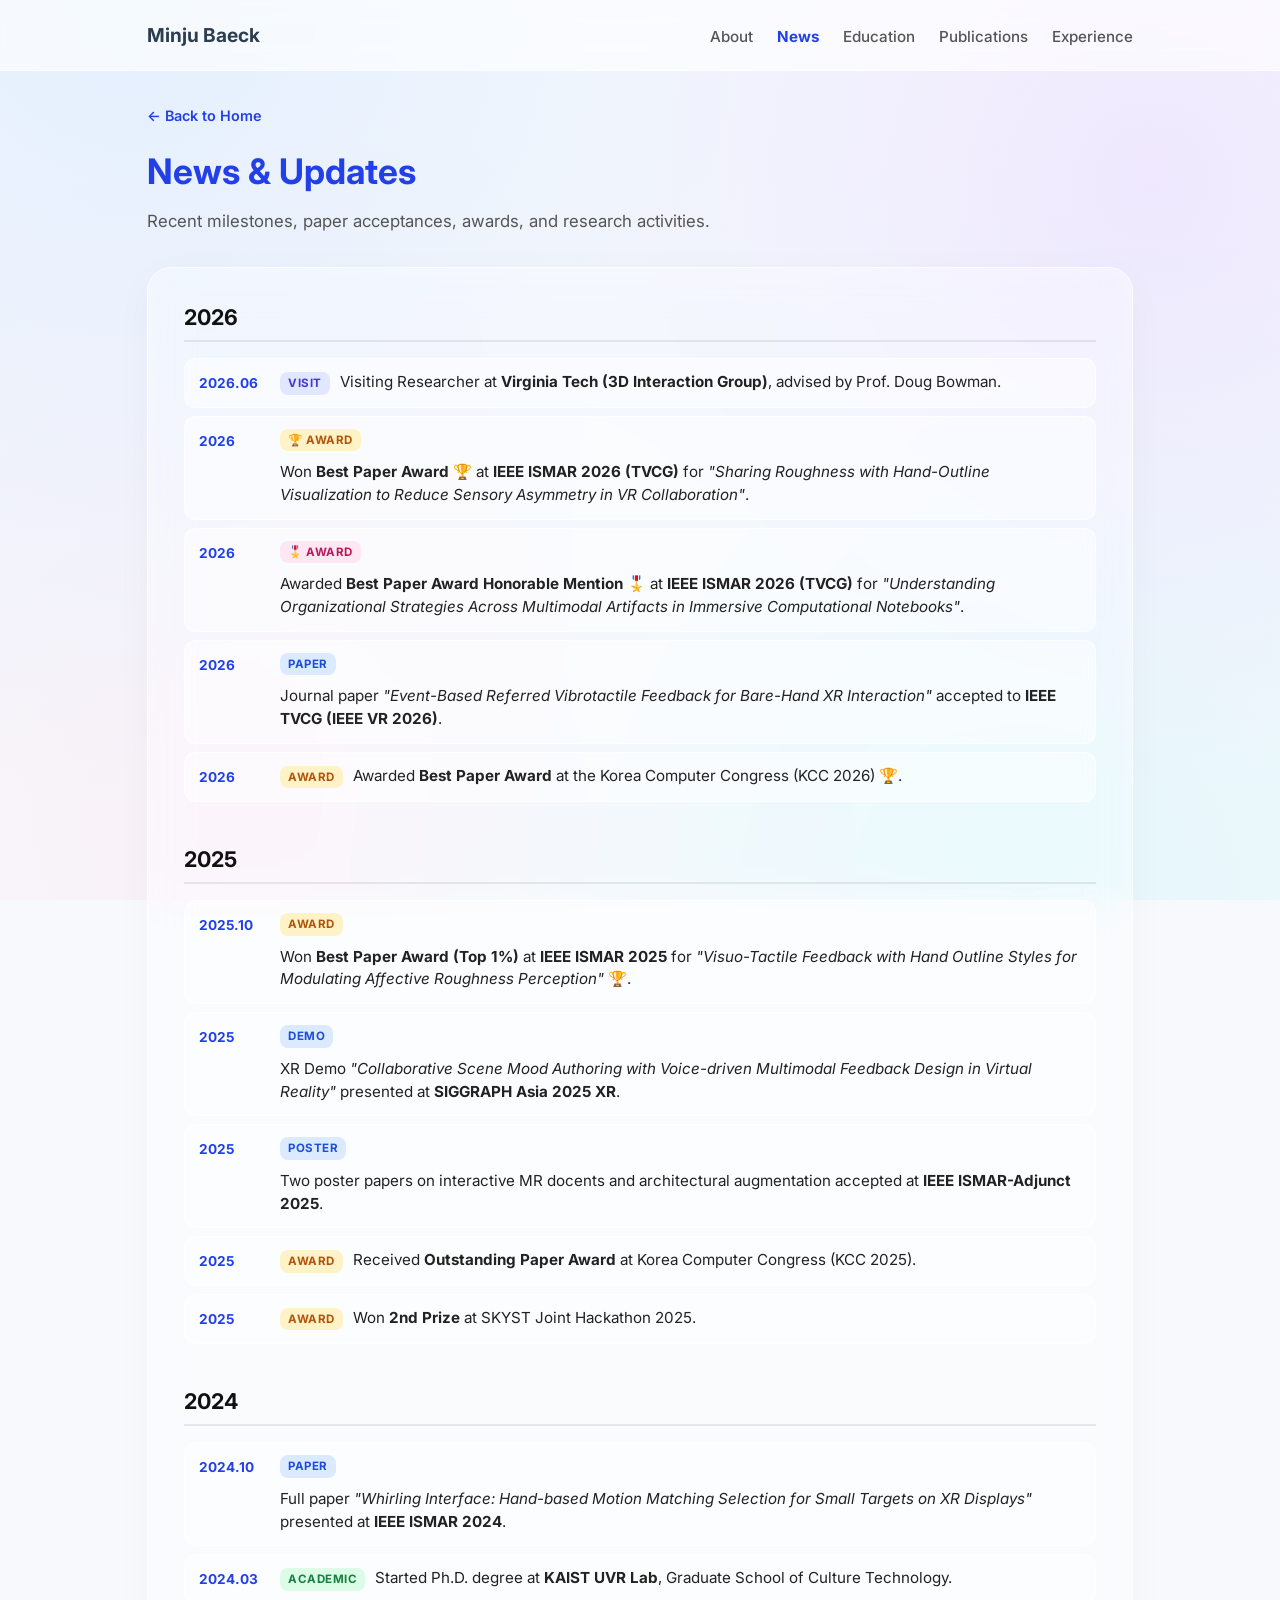
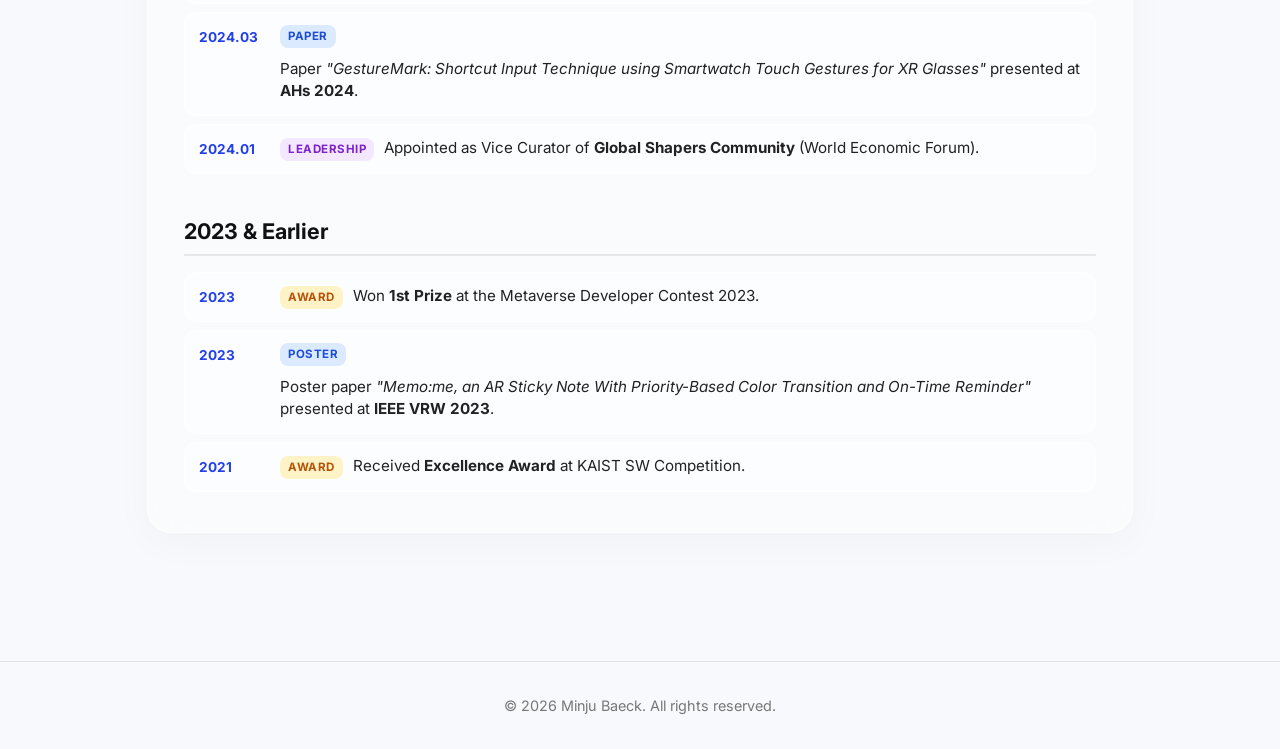
==== news.html @ c6d6bd74 "Update portfolio: modern responsive layout, news page, award badges, and concise experience" ====
<!DOCTYPE html>
<html lang="en">
<head>
    <meta charset="UTF-8">
    <meta name="viewport" content="width=device-width, initial-scale=1.0">
    <title>News &amp; Updates | Minju Baeck</title>
    <link rel="stylesheet" href="style.css">
    <!-- Fonts -->
    <link href="https://fonts.googleapis.com/css2?family=Inter:wght@300;400;600;700&display=swap" rel="stylesheet">
    <!-- FontAwesome for Icons -->
    <link rel="stylesheet" href="https://cdnjs.cloudflare.com/ajax/libs/font-awesome/6.0.0/css/all.min.css">
</head>
<body>
    <nav class="navbar">
        <div class="nav-content">
            <a href="index.html" class="nav-logo">Minju Baeck</a>
            <ul class="nav-links">
                <li><a href="index.html#about">About</a></li>
                <li><a href="news.html" style="color: var(--vibrant-blue); font-weight: 700;">News</a></li>
                <li><a href="index.html#education">Education</a></li>
                <li><a href="index.html#publications">Publications</a></li>
                <li><a href="index.html#experience">Experience</a></li>
            </ul>
        </div>
    </nav>

    <main class="container" style="padding-top: 2rem;">
        <div class="news-page-header">
            <a href="index.html" class="back-link">&larr; Back to Home</a>
            <h1 class="page-title">News &amp; Updates</h1>
            <p class="page-subtitle">Recent milestones, paper acceptances, awards, and research activities.</p>
        </div>

        <div class="card-section-container" style="padding: 32px 36px; margin-bottom: 4rem;">
            
            <!-- 2026 -->
            <div class="news-year-group">
                <h2 class="news-year-heading">2026</h2>
                <div class="news-items-list">
                    <div class="news-card">
                        <div class="news-card-date">2026.06</div>
                        <div class="news-card-content">
                            <span class="news-tag tag-visit">Visit</span>
                            <p class="news-title">Visiting Researcher at <strong>Virginia Tech (3D Interaction Group)</strong>, advised by Prof. Doug Bowman.</p>
                        </div>
                    </div>
                    <div class="news-card">
                        <div class="news-card-date">2026</div>
                        <div class="news-card-content">
                            <span class="news-tag tag-award">🏆 Award</span>
                            <p class="news-title">Won <strong>Best Paper Award 🏆</strong> at <strong>IEEE ISMAR 2026 (TVCG)</strong> for <em>"Sharing Roughness with Hand-Outline Visualization to Reduce Sensory Asymmetry in VR Collaboration"</em>.</p>
                        </div>
                    </div>
                    <div class="news-card">
                        <div class="news-card-date">2026</div>
                        <div class="news-card-content">
                            <span class="news-tag tag-award" style="background: #FCE7F3; color: #BE185D;">🎖️ Award</span>
                            <p class="news-title">Awarded <strong>Best Paper Award Honorable Mention 🎖️</strong> at <strong>IEEE ISMAR 2026 (TVCG)</strong> for <em>"Understanding Organizational Strategies Across Multimodal Artifacts in Immersive Computational Notebooks"</em>.</p>
                        </div>
                    </div>
                    <div class="news-card">
                        <div class="news-card-date">2026</div>
                        <div class="news-card-content">
                            <span class="news-tag tag-paper">Paper</span>
                            <p class="news-title">Journal paper <em>"Event-Based Referred Vibrotactile Feedback for Bare-Hand XR Interaction"</em> accepted to <strong>IEEE TVCG (IEEE VR 2026)</strong>.</p>
                        </div>
                    </div>
                    <div class="news-card">
                        <div class="news-card-date">2026</div>
                        <div class="news-card-content">
                            <span class="news-tag tag-award">Award</span>
                            <p class="news-title">Awarded <strong>Best Paper Award</strong> at the Korea Computer Congress (KCC 2026) 🏆.</p>
                        </div>
                    </div>
                </div>
            </div>

            <!-- 2025 -->
            <div class="news-year-group">
                <h2 class="news-year-heading">2025</h2>
                <div class="news-items-list">
                    <div class="news-card">
                        <div class="news-card-date">2025.10</div>
                        <div class="news-card-content">
                            <span class="news-tag tag-award">Award</span>
                            <p class="news-title">Won <strong>Best Paper Award (Top 1%)</strong> at <strong>IEEE ISMAR 2025</strong> for <em>"Visuo-Tactile Feedback with Hand Outline Styles for Modulating Affective Roughness Perception"</em> 🏆.</p>
                        </div>
                    </div>
                    <div class="news-card">
                        <div class="news-card-date">2025</div>
                        <div class="news-card-content">
                            <span class="news-tag tag-paper">Demo</span>
                            <p class="news-title">XR Demo <em>"Collaborative Scene Mood Authoring with Voice-driven Multimodal Feedback Design in Virtual Reality"</em> presented at <strong>SIGGRAPH Asia 2025 XR</strong>.</p>
                        </div>
                    </div>
                    <div class="news-card">
                        <div class="news-card-date">2025</div>
                        <div class="news-card-content">
                            <span class="news-tag tag-paper">Poster</span>
                            <p class="news-title">Two poster papers on interactive MR docents and architectural augmentation accepted at <strong>IEEE ISMAR-Adjunct 2025</strong>.</p>
                        </div>
                    </div>
                    <div class="news-card">
                        <div class="news-card-date">2025</div>
                        <div class="news-card-content">
                            <span class="news-tag tag-award">Award</span>
                            <p class="news-title">Received <strong>Outstanding Paper Award</strong> at Korea Computer Congress (KCC 2025).</p>
                        </div>
                    </div>
                    <div class="news-card">
                        <div class="news-card-date">2025</div>
                        <div class="news-card-content">
                            <span class="news-tag tag-award">Award</span>
                            <p class="news-title">Won <strong>2nd Prize</strong> at SKYST Joint Hackathon 2025.</p>
                        </div>
                    </div>
                </div>
            </div>

            <!-- 2024 -->
            <div class="news-year-group">
                <h2 class="news-year-heading">2024</h2>
                <div class="news-items-list">
                    <div class="news-card">
                        <div class="news-card-date">2024.10</div>
                        <div class="news-card-content">
                            <span class="news-tag tag-paper">Paper</span>
                            <p class="news-title">Full paper <em>"Whirling Interface: Hand-based Motion Matching Selection for Small Targets on XR Displays"</em> presented at <strong>IEEE ISMAR 2024</strong>.</p>
                        </div>
                    </div>
                    <div class="news-card">
                        <div class="news-card-date">2024.03</div>
                        <div class="news-card-content">
                            <span class="news-tag tag-academic">Academic</span>
                            <p class="news-title">Started Ph.D. degree at <strong>KAIST UVR Lab</strong>, Graduate School of Culture Technology.</p>
                        </div>
                    </div>
                    <div class="news-card">
                        <div class="news-card-date">2024.03</div>
                        <div class="news-card-content">
                            <span class="news-tag tag-paper">Paper</span>
                            <p class="news-title">Paper <em>"GestureMark: Shortcut Input Technique using Smartwatch Touch Gestures for XR Glasses"</em> presented at <strong>AHs 2024</strong>.</p>
                        </div>
                    </div>
                    <div class="news-card">
                        <div class="news-card-date">2024.01</div>
                        <div class="news-card-content">
                            <span class="news-tag tag-service">Leadership</span>
                            <p class="news-title">Appointed as Vice Curator of <strong>Global Shapers Community</strong> (World Economic Forum).</p>
                        </div>
                    </div>
                </div>
            </div>

            <!-- 2023 & Earlier -->
            <div class="news-year-group">
                <h2 class="news-year-heading">2023 &amp; Earlier</h2>
                <div class="news-items-list">
                    <div class="news-card">
                        <div class="news-card-date">2023</div>
                        <div class="news-card-content">
                            <span class="news-tag tag-award">Award</span>
                            <p class="news-title">Won <strong>1st Prize</strong> at the Metaverse Developer Contest 2023.</p>
                        </div>
                    </div>
                    <div class="news-card">
                        <div class="news-card-date">2023</div>
                        <div class="news-card-content">
                            <span class="news-tag tag-paper">Poster</span>
                            <p class="news-title">Poster paper <em>"Memo:me, an AR Sticky Note With Priority-Based Color Transition and On-Time Reminder"</em> presented at <strong>IEEE VRW 2023</strong>.</p>
                        </div>
                    </div>
                    <div class="news-card">
                        <div class="news-card-date">2021</div>
                        <div class="news-card-content">
                            <span class="news-tag tag-award">Award</span>
                            <p class="news-title">Received <strong>Excellence Award</strong> at KAIST SW Competition.</p>
                        </div>
                    </div>
                </div>
            </div>

        </div>
    </main>

    <footer>
        <p>&copy; 2026 Minju Baeck. All rights reserved.</p>
    </footer>
</body>
</html>
---- style.css ----
/* Global Styles */
:root {
    --primary-color: #2c3e50;
    --accent-color: #2340E8;
    --text-color: #333333;
    --light-gray: #f8f9fa;
    --border-color: #e1e4e8;
    --font-family: 'Inter', -apple-system, BlinkMacSystemFont, "Segoe UI", Roboto, Helvetica, Arial, sans-serif;
}

* {
    margin: 0;
    padding: 0;
    box-sizing: border-box;
}

body {
    font-family: var(--font-family);
    line-height: 1.6;
    color: var(--text-color);
    background-color: #ffffff;
}

a {
    color: var(--accent-color);
    text-decoration: none;
    transition: color 0.2s ease;
}

a:hover {
    color: #1d6fa5;
    text-decoration: underline;
}

/* Navigation */
.navbar {
    background-color: rgba(255, 255, 255, 0.95);
    border-bottom: 1px solid var(--border-color);
    position: sticky;
    top: 0;
    z-index: 100;
    padding: 1rem 0;
    backdrop-filter: blur(5px);
}

.nav-content {
    max-width: 1050px;
    margin: 0 auto;
    padding: 0 2rem;
    display: flex;
    justify-content: space-between;
    align-items: center;
}

.nav-logo {
    font-weight: 700;
    font-size: 1.2rem;
    color: var(--primary-color);
    text-decoration: none;
}

.nav-logo:hover {
    text-decoration: none;
    color: var(--accent-color);
}

.nav-links {
    list-style: none;
    display: flex;
    gap: 1.5rem;
}

.nav-links a {
    color: #555;
    font-weight: 500;
    font-size: 0.95rem;
}

.nav-links a:hover {
    color: var(--accent-color);
    text-decoration: none;
}

/* Main Container */
.container {
    max-width: 1050px;
    margin: 0 auto;
    padding: 2rem;
}

section {
    margin-bottom: 4rem;
}

h2 {
    font-size: 1.5rem;
    color: var(--primary-color);
    border-bottom: 2px solid var(--light-gray);
    padding-bottom: 0.5rem;
    margin-bottom: 1.5rem;
    display: flex;
    align-items: center;
    gap: 0.5rem;
}

/* About Section */
.about-section {
    display: flex;
    align-items: center;
    gap: 3rem;
    margin-top: 2rem;
    margin-bottom: 4rem;
}

.about-text {
    flex: 1;
}

.about-text h1 {
    font-size: 2.5rem;
    color: var(--primary-color);
    margin-bottom: 0.2rem;
}

.subtitle {
    font-size: 1.2rem;
    color: #666;
    font-weight: 400;
    margin-bottom: 1.5rem;
    border-bottom: none;
    padding-bottom: 0;
}

.about-text p {
    margin-bottom: 1rem;
    font-size: 1.05rem;
}

.social-links {
    margin-top: 1.5rem;
    display: flex;
    gap: 1.2rem;
}

.social-links a {
    display: inline-flex;
    align-items: center;
    gap: 0.4rem;
    color: #555;
    font-weight: 500;
    padding: 0.4rem 0.8rem;
    border: 1px solid var(--border-color);
    border-radius: 5px;
    background-color: var(--light-gray);
    transition: all 0.2s;
}

.social-links a:hover {
    background-color: white;
    border-color: var(--accent-color);
    color: var(--accent-color);
    text-decoration: none;
}

.about-image {
    flex-shrink: 0;
}

.profile-photo {
    width: 200px;
    height: 200px;
    border-radius: 50%;
    object-fit: cover;
    box-shadow: 0 4px 10px rgba(0,0,0,0.1);
}

/* Shared Item Styles (Education, Experience) */
.item {
    margin-bottom: 1.5rem;
}

.item-header {
    display: flex;
    justify-content: space-between;
    align-items: baseline;
    margin-bottom: 0.3rem;
}

.item-header h3 {
    font-size: 1.1rem;
    color: #222;
}

.date {
    font-size: 0.9rem;
    color: #777;
    white-space: nowrap;
}

.detail {
    font-size: 0.95rem;
    color: #555;
    font-style: italic;
}

ul {
    margin-left: 1.2rem;
    margin-top: 0.5rem;
}

li {
    margin-bottom: 0.3rem;
}

.more-link {
    font-weight: 600;
}

/* Awards */
.awards-list {
    list-style: none;
    margin-left: 0;
}

.awards-list li {
    display: grid;
    grid-template-columns: 280px 1fr auto;
    gap: 15px;
    align-items: center;
    padding: 1rem 0;
    border-bottom: 1px solid var(--light-gray);
}
.award-title {
    color: #111;
}
.award-event {
    color: #444;
}

.awards-list li:last-child {
    border-bottom: none;
}

/* Footer */
footer {
    text-align: center;
    padding: 2rem;
    color: #777;
    font-size: 0.9rem;
    border-top: 1px solid var(--border-color);
    margin-top: 2rem;
}

/* Responsive Design */
@media (max-width: 768px) {
    .about-section {
        flex-direction: column-reverse;
        text-align: center;
    }
    
    .social-links {
        justify-content: center;
        flex-wrap: wrap;
    }
    
    .item-header {
        flex-direction: column;
    }
    
    
    .awards-list li {
        display: flex;
        flex-direction: column;
        align-items: flex-start;
        gap: 0.4rem;
    }
}

/* Publication Filters */
.pub-filters {
    display: flex;
    gap: 10px;
    margin-bottom: 15px;
    flex-wrap: wrap;
}

.filter-btn {
    padding: 6px 16px;
    border: 1px solid var(--accent-color);
    background-color: transparent;
    color: var(--accent-color);
    border-radius: 20px;
    cursor: pointer;
    font-size: 0.9rem;
    font-weight: 500;
    transition: all 0.2s ease;
}

.filter-btn.active, .filter-btn:hover {
    background-color: var(--accent-color);
    color: white;
}

/* Publication Layout */
.pub-list {
    display: flex;
    flex-direction: column;
    gap: 25px;
}

.publication {
    display: flex;
    gap: 15px;
    align-items: flex-start;
    border-bottom: 1px solid var(--light-gray);
    padding-bottom: 20px;
}

.publication:last-child {
    border-bottom: none;
}

.pub-media {
    width: 200px;
    flex-shrink: 0;
}

.media-placeholder {
    width: 100%;
    aspect-ratio: 16 / 9;
    background-color: #eaeaea;
    border-radius: 8px;
    display: flex;
    align-items: center;
    justify-content: center;
    color: #999;
    font-size: 0.85rem;
    overflow: hidden;
    box-shadow: 0 2px 5px rgba(0,0,0,0.05);
}

.pub-media img, .pub-media video {
    width: 100%;
    height: 100%;
    object-fit: cover;
    border-radius: 8px;
}

.pub-content {
    flex: 1;
    display: flex;
    flex-direction: column;
    justify-content: center;
}

.pub-year {
    font-size: 0.85rem;
    font-weight: 700;
    color: var(--accent-color);
    margin-bottom: 3px;
    display: flex;
    align-items: center;
}

.pub-title {
    font-size: 1.05rem;
    font-weight: 600;
    color: #222;
    margin-bottom: 5px;
    line-height: 1.4;
}

.pub-authors {
    font-size: 0.9rem;
    color: #555;
    margin-bottom: 4px;
}

.pub-venue {
    font-size: 0.85rem;
    color: #777;
    font-style: italic;
}

@media (max-width: 768px) {
    .publication {
        flex-direction: column;
        gap: 15px;
    }
    .pub-media {
        width: 100%;
        max-width: 300px;
    }
}

/* Section Title Row for inline links */
.section-title-row {
    display: flex;
    justify-content: space-between;
    align-items: baseline;
    border-bottom: 2px solid var(--light-gray);
    margin-bottom: 1.5rem;
    padding-bottom: 0.5rem;
}

h2.no-border {
    border-bottom: none;
    margin-bottom: 0;
    padding-bottom: 0;
}

.scholar-link {
    font-size: 0.9rem;
    font-weight: 600;
}

@media (max-width: 768px) {
    .section-title-row {
        flex-direction: column;
        align-items: flex-start;
        gap: 10px;
    }
}

/* Fun Projects Gallery */
.gallery-grid {
    display: grid;
    grid-template-columns: repeat(auto-fill, minmax(200px, 1fr));
    gap: 15px;
    margin-top: 20px;
}

.gallery-card {
    position: relative;
    border-radius: 8px;
    overflow: hidden;
    cursor: pointer;
    box-shadow: 0 4px 10px rgba(0,0,0,0.1);
    transition: transform 0.3s ease;
}

.gallery-card:hover {
    transform: translateY(-5px);
    box-shadow: 0 6px 15px rgba(0,0,0,0.15);
}

.gallery-card img {
    width: 100%;
    height: auto;
    min-height: 100%;
    object-fit: cover;
    display: block;
}

.card-overlay {
    position: absolute;
    bottom: 0;
    left: 0;
    right: 0;
    background: linear-gradient(transparent, rgba(0,0,0,0.85));
    color: white;
    padding: 15px;
    padding-top: 30px;
    transform: translateY(10px);
    opacity: 0;
    transition: all 0.3s ease;
}

.gallery-card:hover .card-overlay {
    transform: translateY(0);
    opacity: 1;
}

.card-overlay h3 {
    margin: 0;
    font-size: 1.05rem;
    color: #fff;
    border-bottom: none;
}

/* Modal styling */
.modal {
    display: none; 
    position: fixed; 
    z-index: 1000; 
    left: 0;
    top: 0;
    width: 100%; 
    height: 100%; 
    background-color: rgba(0,0,0,0.8);
    align-items: center;
    justify-content: center;
    opacity: 0;
    transition: opacity 0.3s ease;
}

.modal.show {
    display: flex;
    opacity: 1;
}

.modal-content {
    background-color: #fff;
    padding: 25px;
    border-radius: 12px;
    max-width: 650px;
    width: 90%;
    position: relative;
    animation: scaleUp 0.3s ease;
}

@keyframes scaleUp {
    from { transform: scale(0.95); }
    to { transform: scale(1); }
}

.close-btn {
    position: absolute;
    top: 15px;
    right: 20px;
    color: #aaa;
    font-size: 28px;
    font-weight: bold;
    cursor: pointer;
    line-height: 1;
}

.close-btn:hover {
    color: #333;
}

#modal-img {
    width: 100%;
    border-radius: 8px;
    margin-bottom: 15px;
    max-height: 400px;
    object-fit: cover;
    background-color: var(--light-gray);
}

#modal-title {
    color: var(--primary-color);
    margin-bottom: 10px;
    font-size: 1.4rem;
    border-bottom: none;
}

#modal-desc {
    color: #444;
    font-size: 1.05rem;
    line-height: 1.5;
}

/* Selected Works */
.works-grid {
    display: grid;
    grid-template-columns: repeat(3, 1fr);
    gap: 25px;
    margin-bottom: 3rem;
}

.work-card {
    background: #ffffff;
    border-radius: 28px;
    padding: 16px;
    display: flex;
    flex-direction: column;
    text-decoration: none;
    color: inherit;
    box-shadow: 0 10px 30px rgba(0,0,0,0.06);
    transition: transform 0.3s cubic-bezier(0.175, 0.885, 0.32, 1.275), box-shadow 0.3s ease;
    border: 1px solid rgba(0,0,0,0.03);
}

.work-card:hover {
    transform: translateY(-6px) scale(1.02);
    box-shadow: 0 20px 40px rgba(0,0,0,0.1);
}

.work-img {
    width: 100%;
    border-radius: 20px;
    overflow: hidden;
    position: relative;
    background: #f8f9fa;
    margin-bottom: 16px;
    box-shadow: inset 0 0 0 1px rgba(0,0,0,0.03);
}

.work-img img, .work-img video {
    width: 100%;
    height: auto;
    object-fit: cover;
    display: block;
    transition: transform 0.4s ease;
}

.work-card:hover .work-img img,
.work-card:hover .work-img video {
    transform: scale(1.05);
}

.work-info {
    padding: 4px 8px 8px 8px;
    display: flex;
    flex-direction: column;
    gap: 6px;
}

.work-info h3 {
    font-size: 1.15rem;
    font-weight: 700;
    color: #1a202c;
    margin: 0;
    letter-spacing: -0.3px;
}

.work-question {
    font-size: 0.9rem;
    color: #4a5568;
    margin: 0 0 12px 0;
    line-height: 1.4;
}

.work-tags {
    font-size: 0.75rem;
    font-weight: 600;
    color: #718096;
    margin: 0;
    display: flex;
    align-items: center;
    gap: 6px;
}

.work-tags::before {
    content: '';
    display: inline-block;
    width: 8px;
    height: 8px;
    background-color: #48bb78;
    border-radius: 50%;
    box-shadow: 0 0 6px rgba(72, 187, 120, 0.6);
}

@media (max-width: 768px) {
    .works-grid {
        grid-template-columns: 1fr;
    }
}

:root {
    --slider-pos: 0%;
}

/* Interactive Timeline with Slider */
.timeline-container {
    display: flex;
    gap: 40px;
    margin: 40px 0;
    align-items: flex-start;
}

.timeline-nav.slider-mode {
    position: relative;
    display: flex;
    flex-direction: column;
    justify-content: space-between;
    padding: 0;
    width: 170px;
    flex-shrink: 0;
    height: 320px;
    margin-top: 20px;
}

.slider-track {
    position: absolute;
    right: 0px;
    top: 20px;
    bottom: 20px;
    width: 14px;
    background: #e9ecef;
    border-radius: 10px;
    box-shadow: inset 0 2px 4px rgba(0,0,0,0.1);
    z-index: 1;
}

.slider-fill {
    position: absolute;
    top: 0;
    left: 0;
    width: 100%;
    background: #111;
    border-radius: 10px;
    height: var(--slider-pos);
    transition: height 0.4s cubic-bezier(0.25, 1, 0.5, 1);
}

.slider-thumb {
    position: absolute;
    top: var(--slider-pos);
    left: 50%;
    transform: translate(-50%, -50%);
    width: 28px;
    height: 28px;
    background: #111;
    border-radius: 50%;
    box-shadow: 0 3px 6px rgba(0,0,0,0.3);
    display: flex;
    align-items: center;
    justify-content: center;
    transition: top 0.4s cubic-bezier(0.25, 1, 0.5, 1);
    z-index: 2;
}

.thumb-inner {
    width: 8px;
    height: 8px;
    background: #fff;
    border-radius: 50%;
}

.nav-item {
    display: flex;
    align-items: center;
    justify-content: flex-start;
    height: 40px;
    padding-right: 25px;
    cursor: pointer;
    z-index: 3;
}

.nav-item .nav-text {
    font-size: 1.25rem;
    font-weight: 700;
    line-height: 1.2;
    color: #adb5bd;
    transition: 0.3s;
}

.nav-item.active .nav-text {
    color: #111;
    transform: scale(1.05);
    transform-origin: left center;
}

.timeline-content {
    flex: 1;
    position: relative;
}

.tl-panel {
    display: none;
    animation: fadeIn 0.4s ease;
}

.tl-panel.active {
    display: block;
}

@keyframes fadeIn {
    from { opacity: 0; transform: translateY(10px); }
    to { opacity: 1; transform: translateY(0); }
}

@media (max-width: 768px) {
    .timeline-container {
        flex-direction: column;
        gap: 30px;
    }
    
    .timeline-nav.slider-mode {
        width: 100%;
        height: auto;
        flex-direction: row;
        justify-content: space-between;
        padding-bottom: 30px;
        margin-bottom: 20px;
        border-bottom: none;
        margin-top: 0;
    }
    
    .slider-track {
        right: 20px;
        left: 20px;
        top: auto;
        bottom: 5px;
        width: auto;
        height: 14px;
    }
    
    .slider-fill {
        height: 100%;
        width: var(--slider-pos);
        transition: width 0.4s cubic-bezier(0.25, 1, 0.5, 1);
    }
    
    .slider-thumb {
        top: 50%;
        left: var(--slider-pos);
        transition: left 0.4s cubic-bezier(0.25, 1, 0.5, 1);
    }

    .nav-item {
        padding-right: 0;
        justify-content: center;
        flex: 1;
        text-align: center;
    }

    .nav-item .nav-text {
        font-size: 1rem;
    }
    
    .nav-item.active .nav-text {
        transform: scale(1.05);
        transform-origin: center bottom;
    }
}

/* Timeline style inside panels */
.item.tl-layout {
    display: flex;
    gap: 15px;
    align-items: flex-start;
    margin-bottom: 15px;
}

.item-date {
    font-weight: 700;
    font-size: 1rem;
    color: #2340E8; /* distinct accent color for date */
    min-width: 145px;
    flex-shrink: 0;
    padding-top: 1px;
}

.item-content {
    flex: 1;
    max-width: 750px;
}

.item-content .item-header {
    flex-direction: column;
    margin-bottom: 2px;
}

.item-content .item-header h3 {
    font-size: 1.05rem;
    color: #111;
    margin-bottom: 0;
}

.item-content p {
    color: #333;
    font-size: 0.9rem;
    line-height: 1.4;
    margin-top: 4px;
}

.item-content p .detail,
.item-content .detail {
    font-style: italic;
    color: #666;
    font-size: 0.85rem;
    display: inline-block;
    margin-top: 2px;
}

.item-content ul {
    margin-top: 5px;
    margin-bottom: 0;
    font-size: 0.9rem;
    color: #444;
    padding-left: 20px;
}

.item-content li {
    margin-bottom: 4px;
}

@media (max-width: 768px) {
    .item.tl-layout {
        flex-direction: column;
        gap: 5px;
        margin-bottom: 15px;
    }
    
    .item-date {
        min-width: auto;
        font-size: 0.95rem;
        padding-top: 0;
    }
}

/* Publication Badges */
.pub-badge {
    display: inline-block;
    padding: 1px 7px;
    border-radius: 8px;
    font-size: 0.65rem;
    font-weight: 700;
    margin-left: 8px;
    line-height: 1.3;
}

.badge-journal {
    background-color: #e3f2fd;
    color: #1976d2;
    border: 1px solid #bbdefb;
}

.badge-conference {
    background-color: #f3e5f5;
    color: #7b1fa2;
    border: 1px solid #e1bee7;
}

.badge-poster {
    background-color: #e8f5e9;
    color: #388e3c;
    border: 1px solid #c8e6c9;
}

/* Leadership Single-line Layout */
#leadership-inner .item-content {
    display: flex;
    justify-content: space-between;
    align-items: baseline;
    max-width: 100%; /* allow full stretch for the right-aligned role */
}

#leadership-inner .item-header {
    margin-bottom: 0;
}

#leadership-inner .item-header h3 {
    margin-bottom: 0;
}

#leadership-inner p {
    margin: 0;
    margin-left: 20px;
    color: #555;
    white-space: nowrap;
    font-size: 0.95rem;
}

@media (max-width: 768px) {
    #leadership-inner .item-content {
        flex-direction: column;
        align-items: flex-start;
    }
    #leadership-inner p {
        margin-left: 0;
        margin-top: 3px;
    }
}

/* Awards Toggle System */
#awards:not(.expanded) .hidden-award {
    display: none !important;
}

/* Vision Modal Specific Styles */
.vision-modal-content {
    max-width: 900px;
    width: 90%;
    max-height: 85vh;
    padding: 0;
    overflow: hidden;
    display: flex;
    flex-direction: column;
}

.close-vision-btn {
    position: absolute;
    top: 15px;
    right: 25px;
    font-size: 28px;
    font-weight: bold;
    color: #666;
    cursor: pointer;
    z-index: 10;
}

.close-vision-btn:hover {
    color: #000;
}

.vision-modal-layout {
    display: flex;
    height: 100%;
}

.vision-modal-media {
    flex: 1;
    background: #f8f9fa;
    display: flex;
    align-items: center;
    justify-content: center;
    border-right: 1px solid #eaeaea;
}

.vision-img-placeholder {
    width: 100%;
    height: 100%;
    display: flex;
    align-items: center;
    justify-content: center;
    color: #aaa;
    font-size: 1.2rem;
    min-height: 400px;
}

.vision-modal-info {
    flex: 1.2;
    padding: 40px;
    overflow-y: auto;
    max-height: 85vh;
}

.vision-modal-info h2 {
    font-size: 1.8rem;
    margin-bottom: 10px;
    color: #111;
}

.vision-question {
    font-size: 1.1rem;
    color: #555;
    font-weight: 500;
    margin-bottom: 20px;
    line-height: 1.4;
}

.vision-sections {
    margin-top: 30px;
    display: flex;
    flex-direction: column;
    gap: 20px;
}

.v-section h5 {
    font-size: 1rem;
    color: var(--accent-color);
    margin-bottom: 8px;
    display: flex;
    align-items: center;
    gap: 8px;
}

.v-section p {
    font-size: 0.95rem;
    color: #444;
    line-height: 1.6;
    margin: 0;
}

.links-section {
    flex-direction: row !important;
    display: flex;
    gap: 15px;
    margin-top: 10px;
}

.v-link {
    display: inline-flex;
    align-items: center;
    gap: 6px;
    padding: 8px 16px;
    background: #f1f3f5;
    color: #333;
    border-radius: 6px;
    text-decoration: none;
    font-weight: 600;
    font-size: 0.9rem;
    transition: background 0.2s;
}

.v-link:hover {
    background: #e2e6ea;
}

@media (max-width: 768px) {
    .vision-modal-layout {
        flex-direction: column;
    }
    .vision-modal-media {
        min-height: 250px;
    }
    .vision-modal-info {
        padding: 25px;
    }
}

/* Clean Awards Category Label */
.award-category-clean {
    margin-bottom: 25px;
}

.cat-label {
    font-size: 0.8rem;
    font-weight: 700;
    color: #999;
    text-transform: uppercase;
    letter-spacing: 1px;
    margin-bottom: 10px;
    margin-top: 10px;
    padding-left: 5px;
}

.social-links {
    display: flex;
    flex-wrap: wrap;
    gap: 10px;
    justify-content: center;
    margin-top: 10px;
    width: 100%;
}

.social-links a {
    display: inline-flex;
    align-items: center;
    gap: 8px;
    background: #f8f9fa;
    color: #4a5568;
    text-decoration: none;
    font-weight: 600;
    font-size: 0.9rem;
    padding: 8px 14px;
    border-radius: 6px;
    border: 1px solid #e2e8f0;
    transition: all 0.2s ease;
}

.social-links a:hover {
    background: #edf2f7;
    border-color: #cbd5e0;
    color: #2d3748;
}

/* Force about-image to be flex column for social links */
.about-section .about-image {
    display: flex;
    flex-direction: column;
    align-items: center;
    gap: 15px;
}

/* Make icon-only buttons perfectly square */
.social-links a:not(.cv-link) {
    padding: 10px;
    width: 40px;
    height: 40px;
    display: inline-flex;
    justify-content: center;
    align-items: center;
    border-radius: 8px;
}

.social-links a.cv-link {
    padding: 10px 18px;
    height: 40px;
    border-radius: 8px;
}

/* Publication Links */
.pub-link {
    color: inherit;
    text-decoration: none;
    transition: color 0.2s ease;
}

.pub-link:hover {
    color: var(--accent-color);
    text-decoration: underline;
}

/* Remove background boxes from social icons */
.social-links a, .social-links a:not(.cv-link), .social-links a.cv-link {
    background: transparent !important;
    background-color: transparent !important;
    border: none !important;
}
.social-links a:hover {
    background: transparent !important;
    background-color: transparent !important;
    opacity: 0.7;
}

/* Push the overlay up slightly to accommodate the year text in Fun Projects */
#fun .card-overlay {
    bottom: 30px;
}

/* Override social links for larger icons and smaller gaps */
.social-links {
    gap: 8px !important;
}
.social-links a, .social-links a:not(.cv-link), .social-links a.cv-link {
    padding: 0 !important;
    width: auto !important;
    height: auto !important;
}

/* Override awards-list li for single line compact layout */
.awards-list li {
    display: block !important;
    padding: 0.25rem 0 !important;
    font-size: 0.95rem;
    color: #444;
}

/* Align Skills list columns */
#skills-inner .item-date {
    min-width: 200px;
}

/* Card Section Layout */
.card-section-container {
    border: 1px solid #eaeaea;
    border-radius: 24px;
    padding: 24px 28px;
    background: #ffffff;
    margin-bottom: 3rem;
}
.card-section-header {
    display: flex;
    justify-content: space-between;
    align-items: center;
    margin-bottom: 16px;
}
.card-section-title {
    font-size: 24px !important;
    font-weight: 700 !important;
    color: #111 !important;
    margin: 0 !important;
    border: none !important;
    padding-bottom: 0 !important;
}
.more-btn {
    background: none;
    border: none;
    color: #888;
    font-size: 14px;
    cursor: pointer;
    padding: 6px 10px;
    border-radius: 6px;
    transition: background 0.2s, color 0.2s;
}
.more-btn:hover {
    background: #f0f0f0;
    color: #333;
}
.card-grid {
    display: grid;
    grid-template-columns: repeat(auto-fill, minmax(200px, 1fr));
    gap: 14px;
}
.info-card {
    background: #F7F7F7;
    border-radius: 16px;
    padding: 16px 18px;
    display: flex;
    flex-direction: column;
    align-items: flex-start;
}
.info-card-icon {
    margin-bottom: 10px;
    display: flex;
    align-items: center;
    justify-content: center;
}
.info-card-icon svg {
    width: 22px !important;
    height: 22px !important;
}
.info-card-org {
    font-size: 15px;
    font-weight: 700;
    color: #111;
    margin: 0 0 3px 0;
    line-height: 1.3;
}
.info-card-role {
    font-size: 13px;
    font-weight: 400;
    color: #555;
    margin: 0 0 10px 0;
}
.info-card-date {
    font-size: 13px !important;
    font-weight: 700 !important;
    color: #2340E8 !important;
    margin: 0;
    margin-top: auto;
}
.hidden-card {
    display: none !important;
}
.hidden-card.show {
    display: flex !important;
}

/* Horizontal Scroll Grid */
.horizontal-scroll-grid {
    display: flex !important;
    flex-wrap: nowrap !important;
    overflow-x: auto;
    padding-bottom: 12px;
    -webkit-overflow-scrolling: touch;
    scroll-snap-type: x mandatory;
}
.horizontal-scroll-grid::-webkit-scrollbar {
    height: 6px;
}
.horizontal-scroll-grid::-webkit-scrollbar-track {
    background: #f7f7f7;
    border-radius: 4px;
}
.horizontal-scroll-grid::-webkit-scrollbar-thumb {
    background: #ddd;
    border-radius: 4px;
}
.horizontal-scroll-grid::-webkit-scrollbar-thumb:hover {
    background: #ccc;
}
.horizontal-scroll-grid .info-card {
    flex: 0 0 165px;
    scroll-snap-align: start;
}


/* Dreamy Card Section Container */
.card-section-container {
    background-color: #f7f9fc;
    background-image: 
        radial-gradient(circle at 10% 0%, rgba(220, 235, 255, 0.6) 0%, transparent 50%),
        radial-gradient(circle at 90% 20%, rgba(235, 225, 255, 0.6) 0%, transparent 40%),
        radial-gradient(circle at 80% 100%, rgba(215, 245, 250, 0.5) 0%, transparent 50%),
        radial-gradient(circle at 20% 90%, rgba(250, 235, 245, 0.5) 0%, transparent 50%);
    border: 1px solid rgba(255, 255, 255, 0.9);
    box-shadow: 0 10px 40px rgba(0, 0, 0, 0.04), inset 0 0 20px rgba(255, 255, 255, 0.5);
    border-radius: 24px;
    padding: 24px 28px;
    margin-bottom: 3rem;
}

/* Glassmorphism Cards */
.info-card {
    background: rgba(255, 255, 255, 0.55) !important;
    backdrop-filter: blur(12px) saturate(1.2);
    -webkit-backdrop-filter: blur(12px) saturate(1.2);
    border: 1px solid rgba(255, 255, 255, 0.9);
    box-shadow: 0 8px 24px rgba(31, 38, 135, 0.05);
    border-radius: 16px;
    padding: 16px 18px;
    display: flex;
    flex-direction: column;
    align-items: flex-start;
    transition: transform 0.2s ease, box-shadow 0.2s ease, background 0.2s ease;
}
.info-card:hover {
    transform: translateY(-2px);
    box-shadow: 0 12px 32px rgba(31, 38, 135, 0.08);
    background: rgba(255, 255, 255, 0.75) !important;
}

/* Update Scrollbar for dreamy background */
.horizontal-scroll-grid::-webkit-scrollbar-track {
    background: rgba(255, 255, 255, 0.4) !important;
    border-radius: 4px;
}
.horizontal-scroll-grid::-webkit-scrollbar-thumb {
    background: rgba(0, 0, 0, 0.1) !important;
    border-radius: 4px;
}
.horizontal-scroll-grid::-webkit-scrollbar-thumb:hover {
    background: rgba(0, 0, 0, 0.2) !important;
}


/* Global Dreamy Background */
body {
    background-color: #f7f9fc !important;
    background-image: 
        radial-gradient(circle at 10% 0%, rgba(220, 235, 255, 0.7) 0%, transparent 55%),
        radial-gradient(circle at 90% 20%, rgba(235, 225, 255, 0.7) 0%, transparent 45%),
        radial-gradient(circle at 80% 100%, rgba(215, 245, 250, 0.6) 0%, transparent 55%),
        radial-gradient(circle at 20% 90%, rgba(250, 235, 245, 0.6) 0%, transparent 55%) !important;
    background-attachment: fixed !important;
    background-size: cover !important;
}

/* Make Navbar Glassy */
.navbar {
    background-color: rgba(255, 255, 255, 0.65) !important;
    backdrop-filter: blur(12px) saturate(1.2) !important;
    -webkit-backdrop-filter: blur(12px) saturate(1.2) !important;
    border-bottom: 1px solid rgba(255, 255, 255, 0.5) !important;
}

/* Adjust Card Section Container */
.card-section-container {
    background: rgba(255, 255, 255, 0.3) !important;
    backdrop-filter: blur(20px) saturate(1.2) !important;
    -webkit-backdrop-filter: blur(20px) saturate(1.2) !important;
    border: 1px solid rgba(255, 255, 255, 0.6) !important;
    box-shadow: 0 10px 40px rgba(0, 0, 0, 0.03), inset 0 0 20px rgba(255, 255, 255, 0.3) !important;
}


/* Make Work Cards Glassy */
.work-card {
    background: rgba(255, 255, 255, 0.45) !important;
    backdrop-filter: blur(16px) saturate(1.2) !important;
    -webkit-backdrop-filter: blur(16px) saturate(1.2) !important;
    border: 1px solid rgba(255, 255, 255, 0.7) !important;
    box-shadow: 0 8px 32px rgba(0, 0, 0, 0.04) !important;
}

/* Make Modals Glassy too */
.modal-content {
    background: rgba(255, 255, 255, 0.65) !important;
    backdrop-filter: blur(24px) saturate(1.2) !important;
    -webkit-backdrop-filter: blur(24px) saturate(1.2) !important;
    border: 1px solid rgba(255, 255, 255, 0.8) !important;
    box-shadow: 0 12px 48px rgba(0, 0, 0, 0.1) !important;
}


/* Vibrant Blue Main Colors */
:root {
    --vibrant-blue: #2340E8;
    --soft-purple-bg: #E4E8FA;
}

h1, h2, .card-section-title, .about-text h1, .about-text h2 {
    color: var(--vibrant-blue) !important;
}

/* Skill Tags Layout */
.skill-tags {
    display: flex;
    flex-wrap: wrap;
    gap: 6px;
    margin-top: 10px;
}
.skill-tag {
    background: var(--soft-purple-bg);
    color: var(--vibrant-blue);
    padding: 4px 10px;
    border-radius: 16px;
    font-size: 11.5px;
    font-weight: 600;
    white-space: nowrap;
}


/* Two Column Layout for Edu and Exp */
.two-column-section {
    display: grid;
    grid-template-columns: 4fr 6fr;
    gap: 60px;
    margin-bottom: 3rem;
}
@media (max-width: 800px) {
    .two-column-section {
        grid-template-columns: 1fr;
        gap: 40px;
    }
}
.stacked-item {
    margin-bottom: 1.8rem;
}
.stacked-date {
    font-size: 14px;
    font-weight: 700;
    color: var(--vibrant-blue);
    margin-bottom: 2px;
}
.stacked-org {
    font-size: 16px !important;
    font-weight: 700;
    color: #111 !important;
    margin: 0 0 2px 0;
}
.stacked-role {
    font-size: 15px;
    color: #444;
    margin: 0 0 2px 0;
}
.stacked-detail {
    font-size: 14px;
    color: #777;
    margin: 0;
}
.stacked-list {
    margin: 4px 0 0 0;
    padding-left: 20px;
    font-size: 14.5px;
    color: #555;
    list-style-type: disc;
}
.stacked-list li {
    margin-bottom: 2px;
}


.stacked-date-inline {
    font-size: 14.5px;
    font-weight: 500;
    color: var(--vibrant-blue);
    margin-left: 6px;
    letter-spacing: 0.5px;
}


/* Compact Three Column Layout (Academic Services Style) */
.compact-services-section {
    padding: 0 !important;
    margin-bottom: 3.5rem;
}
.compact-three-col-grid {
    display: grid;
    grid-template-columns: repeat(3, 1fr);
    gap: 36px;
    align-items: start;
}
@media (max-width: 850px) {
    .compact-three-col-grid {
        grid-template-columns: 1fr;
        gap: 26px;
    }
}
.compact-col-title {
    font-size: 1.05rem;
    font-weight: 700;
    color: #111 !important;
    margin: 0 0 12px 0;
    padding-bottom: 8px;
    border-bottom: 1.5px solid rgba(0, 0, 0, 0.08);
}
.compact-list {
    list-style: none;
    padding: 0;
    margin: 0;
}
.compact-list-item {
    font-size: 0.88rem;
    line-height: 1.5;
    margin-bottom: 9px;
    color: #444;
}
.compact-list-item:last-child {
    margin-bottom: 0;
}
.compact-list-item strong {
    font-weight: 600;
    color: #111;
}
.compact-item-name {
    display: inline;
}
.compact-date {
    font-size: 0.82rem;
    font-weight: 700;
    color: var(--vibrant-blue);
    white-space: nowrap;
    margin-left: 6px;
}
.skill-item {
    margin-bottom: 11px;
}
.skill-detail {
    font-size: 0.82rem;
    color: #666;
    margin-top: 1px;
}

/* News Section Styles */
.news-summary-list {
    display: flex;
    flex-direction: column;
    gap: 12px;
}
.news-summary-item {
    display: flex;
    align-items: baseline;
    gap: 16px;
    font-size: 0.95rem;
    line-height: 1.55;
    padding-bottom: 12px;
    border-bottom: 1px solid rgba(0, 0, 0, 0.05);
}
.news-summary-item:last-child {
    border-bottom: none;
    padding-bottom: 0;
}
.news-summary-date {
    font-size: 0.85rem;
    font-weight: 700;
    color: var(--vibrant-blue);
    min-width: 65px;
    flex-shrink: 0;
}
.news-summary-text {
    color: #333;
}

/* News Page Specific Styles */
.news-page-header {
    margin-bottom: 2rem;
}
.back-link {
    display: inline-flex;
    align-items: center;
    gap: 6px;
    font-size: 0.9rem;
    font-weight: 600;
    color: var(--vibrant-blue);
    margin-bottom: 16px;
    text-decoration: none;
    transition: transform 0.2s ease;
}
.back-link:hover {
    transform: translateX(-3px);
}
.page-title {
    font-size: 2.2rem;
    font-weight: 700;
    color: var(--vibrant-blue);
    margin-bottom: 8px;
}
.page-subtitle {
    font-size: 1.05rem;
    color: #555;
}
.news-year-group {
    margin-bottom: 2.5rem;
}
.news-year-group:last-child {
    margin-bottom: 0;
}
.news-year-heading {
    font-size: 1.35rem;
    font-weight: 700;
    color: #111 !important;
    margin-bottom: 16px;
    padding-bottom: 6px;
    border-bottom: 2px solid rgba(0, 0, 0, 0.08);
}
.news-card {
    display: flex;
    align-items: flex-start;
    gap: 16px;
    padding: 12px 14px;
    border-radius: 12px;
    margin-bottom: 8px;
    background: rgba(255, 255, 255, 0.5);
    border: 1px solid rgba(255, 255, 255, 0.7);
    transition: background 0.2s ease, transform 0.2s ease;
}
.news-card:hover {
    background: rgba(255, 255, 255, 0.85);
    transform: translateX(4px);
}
.news-card-date {
    font-size: 0.85rem;
    font-weight: 700;
    color: var(--vibrant-blue);
    min-width: 65px;
    flex-shrink: 0;
    padding-top: 2px;
}
.news-card-content {
    flex: 1;
    display: flex;
    align-items: baseline;
    gap: 10px;
    flex-wrap: wrap;
}
.news-tag {
    font-size: 0.72rem;
    font-weight: 700;
    padding: 2px 8px;
    border-radius: 8px;
    text-transform: uppercase;
    letter-spacing: 0.5px;
    white-space: nowrap;
}
.tag-visit { background: #E0E7FF; color: #4338CA; }
.tag-paper { background: #DBEAFE; color: #1D4ED8; }
.tag-award { background: #FEF3C7; color: #B45309; }
.tag-service { background: #F3E8FF; color: #7E22CE; }
.tag-academic { background: #DCFCE7; color: #15803D; }
.news-title {
    margin: 0;
    font-size: 0.95rem;
    color: #222;
    line-height: 1.5;
}


/* Dates on Left for Compact 3-Column Items */
.compact-list-item {
    display: flex;
    align-items: baseline;
    gap: 12px;
    font-size: 0.88rem;
    line-height: 1.5;
    margin-bottom: 9px;
    color: #444;
}
.compact-list-item.skill-item {
    display: block;
    margin-bottom: 12px;
}
#leadership .compact-date {
    font-size: 0.82rem;
    font-weight: 700;
    color: var(--vibrant-blue);
    min-width: 78px;
    flex-shrink: 0;
    margin-left: 0 !important;
}
#teaching .compact-date {
    font-size: 0.82rem;
    font-weight: 700;
    color: var(--vibrant-blue);
    min-width: 24px;
    flex-shrink: 0;
    margin-left: 0 !important;
}


/* 2-Column Balanced Grid for Leadership & Skills/Teaching */
.compact-two-col-grid {
    display: grid;
    grid-template-columns: 1fr 1fr;
    gap: 48px;
    align-items: start;
}
@media (max-width: 800px) {
    .compact-two-col-grid {
        grid-template-columns: 1fr;
        gap: 32px;
    }
}
#leadership .compact-date {
    min-width: 95px !important;
}
#teaching .compact-date {
    min-width: 42px !important;
}


/* Single line for Skill Categories and Details */
.compact-list-item.skill-item {
    display: flex !important;
    align-items: baseline;
    gap: 14px;
    margin-bottom: 9px;
}
.skill-category {
    min-width: 145px;
    flex-shrink: 0;
    color: #111;
}
.skill-detail {
    font-size: 0.86rem;
    color: #555;
    margin-top: 0 !important;
}
@media (max-width: 550px) {
    .compact-list-item.skill-item {
        flex-direction: column;
        gap: 2px;
    }
    .skill-category {
        min-width: unset;
    }
}


/* Award Badges for Publications */
.badge-award-best {
    background-color: #FEF3C7 !important;
    color: #B45309 !important;
    border: 1px solid #FDE68A !important;
}
.badge-award-honorable {
    background-color: #FCE7F3 !important;
    color: #BE185D !important;
    border: 1px solid #FBCFE8 !important;
}


.stacked-desc {
    font-size: 14px;
    color: #555;
    margin: 3px 0 0 0;
    line-height: 1.45;
}


.stacked-desc-inline {
    color: #666;
    font-size: 13.5px;
    font-weight: 400;
}
.stacked-desc {
    font-size: 13.5px !important;
    color: #666 !important;
    margin: 3px 0 0 0;
    line-height: 1.45;
    font-weight: 400 !important;
}


/* Unified Date Styles for Education & Research Experience */
.stacked-date-sep {
    color: #cbd5e1;
    font-weight: 400;
    margin: 0 6px;
    font-size: 0.85rem;
}
.stacked-date-inline {
    font-size: 0.85rem !important;
    font-weight: 700 !important;
    color: var(--vibrant-blue) !important;
    letter-spacing: normal !important;
    font-family: var(--font-family) !important;
}


/* Blue titles for Leadership, Skills, and Teaching */
.compact-col-title {
    color: var(--vibrant-blue) !important;
}
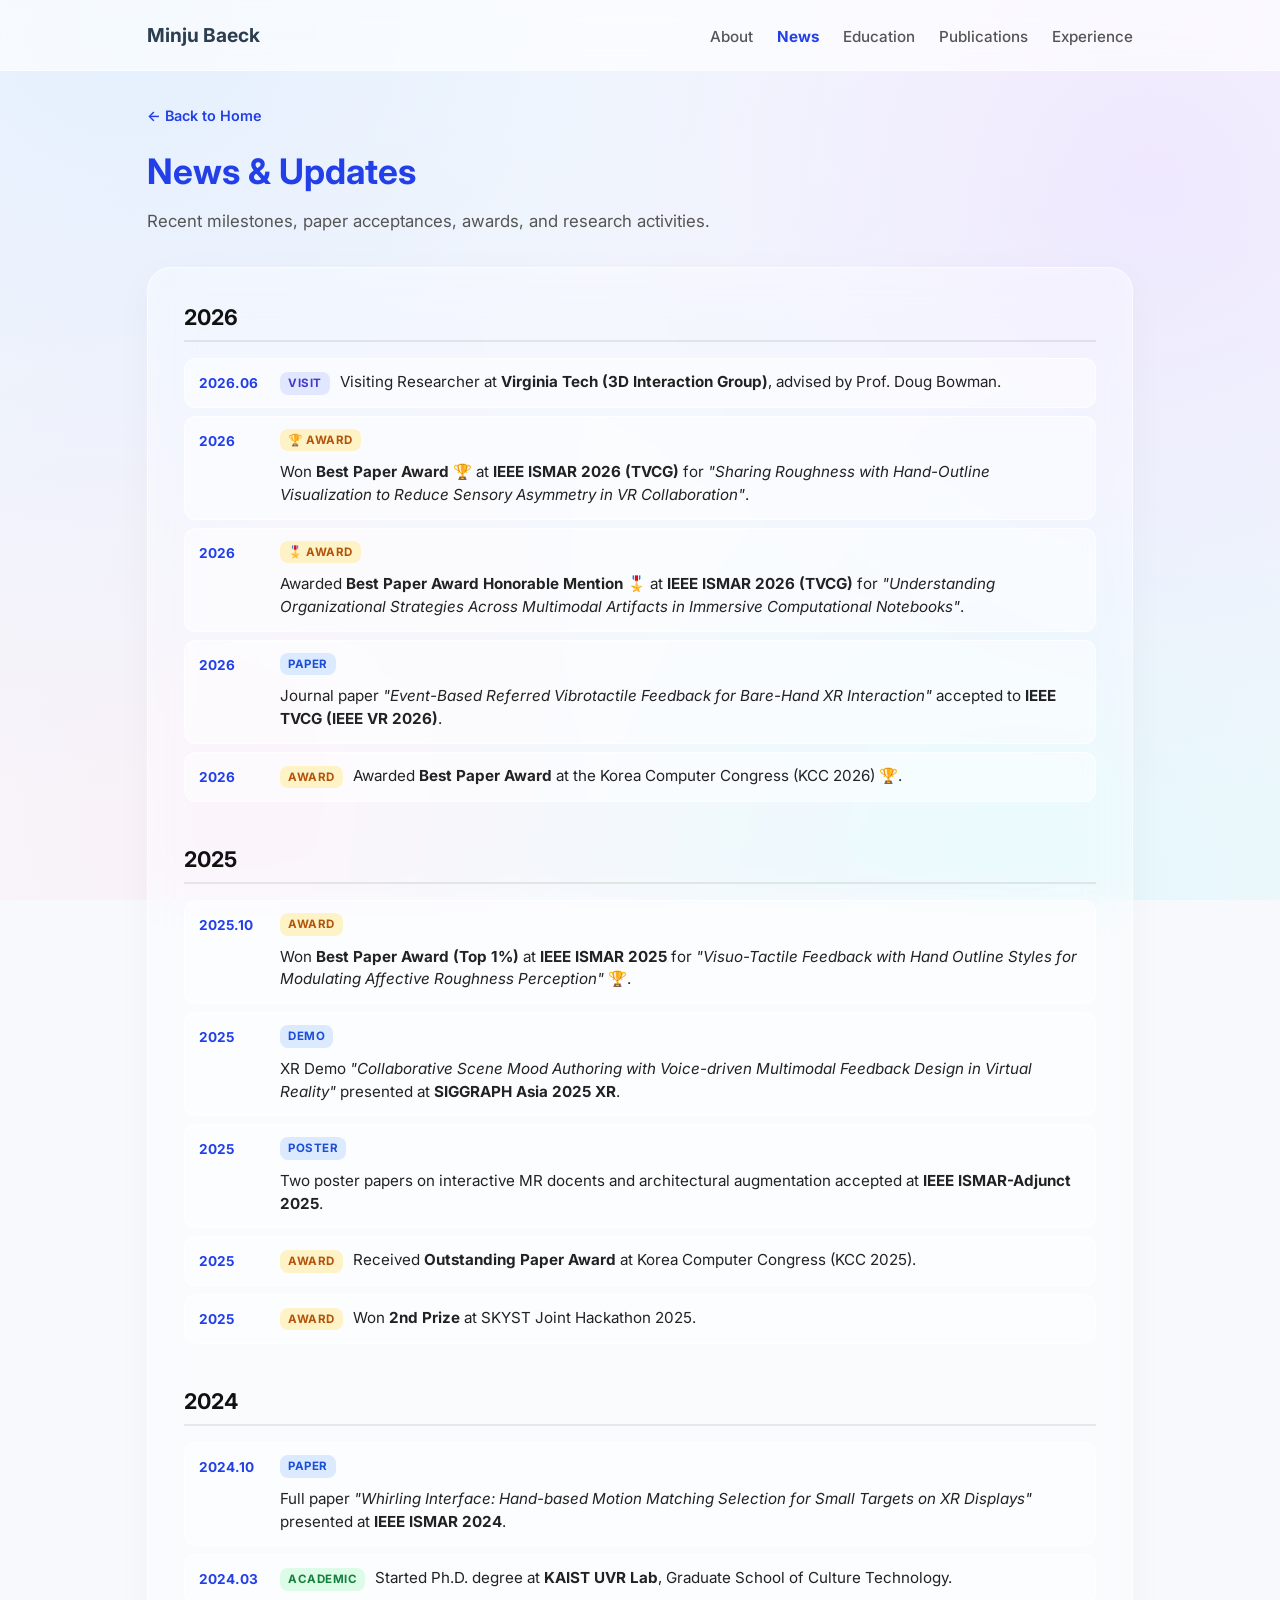
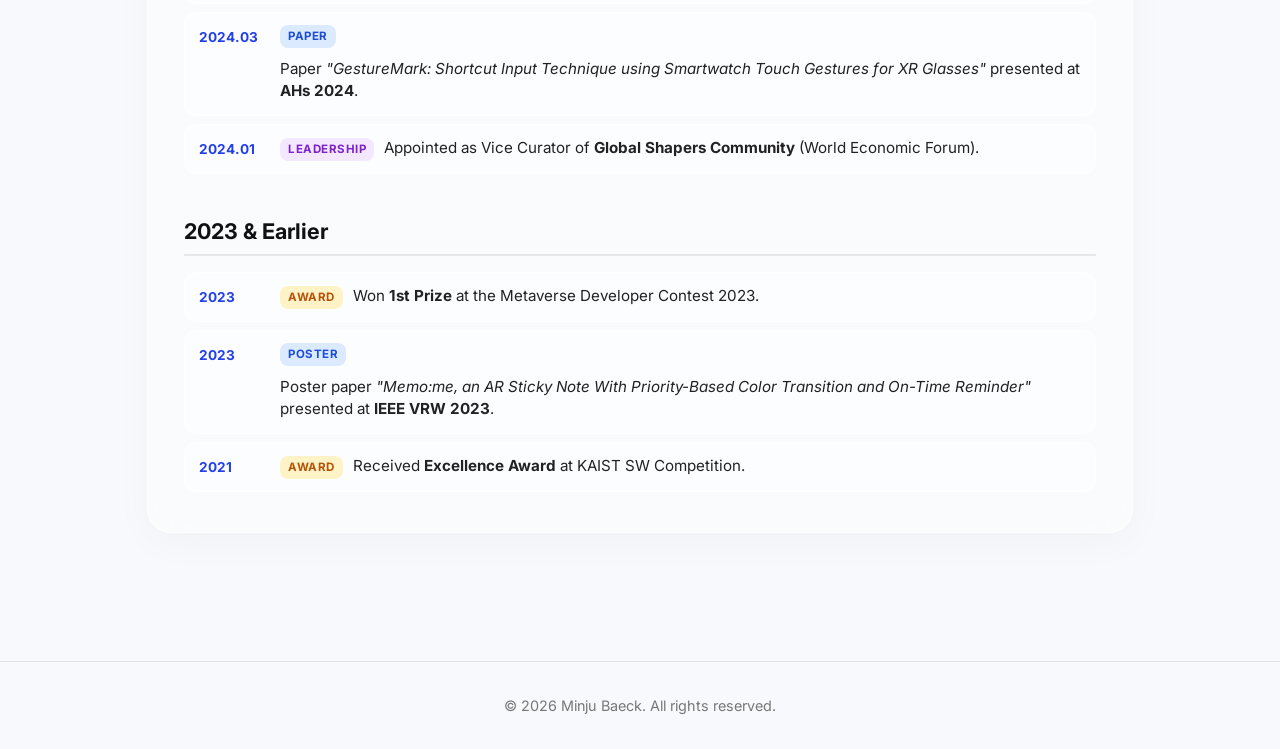
==== commit d932fedc: "Unify award badge colors to yellow for both Best Paper and Honorable Mention" ====
--- a/news.html
+++ b/news.html
@@ -54,7 +54,7 @@
                     <div class="news-card">
                         <div class="news-card-date">2026</div>
                         <div class="news-card-content">
-                            <span class="news-tag tag-award" style="background: #FCE7F3; color: #BE185D;">🎖️ Award</span>
+                            <span class="news-tag tag-award">🎖️ Award</span>
                             <p class="news-title">Awarded <strong>Best Paper Award Honorable Mention 🎖️</strong> at <strong>IEEE ISMAR 2026 (TVCG)</strong> for <em>"Understanding Organizational Strategies Across Multimodal Artifacts in Immersive Computational Notebooks"</em>.</p>
                         </div>
                     </div>
--- a/style.css
+++ b/style.css
@@ -1790,9 +1790,9 @@
     border: 1px solid #FDE68A !important;
 }
 .badge-award-honorable {
-    background-color: #FCE7F3 !important;
-    color: #BE185D !important;
-    border: 1px solid #FBCFE8 !important;
+    background-color: #FEF3C7 !important;
+    color: #B45309 !important;
+    border: 1px solid #FDE68A !important;
 }
 
 
@@ -1838,3 +1838,68 @@
 .compact-col-title {
     color: var(--vibrant-blue) !important;
 }
+
+
+/* Subgroup titles for Awards */
+.award-subgroup-title {
+    font-size: 1.05rem;
+    font-weight: 700;
+    color: var(--vibrant-blue) !important;
+    margin: 0 0 12px 0;
+    padding-bottom: 6px;
+    border-bottom: 1.5px solid rgba(0, 0, 0, 0.08);
+}
+.award-date {
+    color: var(--vibrant-blue);
+    font-weight: 700;
+    font-size: 0.85rem;
+}
+
+
+/* Category Badges for Other Awards */
+.award-cat-tag {
+    display: inline-block;
+    font-size: 0.72rem;
+    font-weight: 600;
+    padding: 1px 7px;
+    border-radius: 6px;
+    margin-left: 8px;
+    vertical-align: middle;
+    letter-spacing: 0.3px;
+}
+.cat-app {
+    background: #eff6ff;
+    color: #2563eb;
+    border: 1px solid #dbeafe;
+}
+.cat-xr {
+    background: #faf5ff;
+    color: #7c3aed;
+    border: 1px solid #f3e8ff;
+}
+.cat-hw {
+    background: #fff7ed;
+    color: #c2410c;
+    border: 1px solid #ffedd5;
+}
+.cat-inno {
+    background: #f0fdf4;
+    color: #15803d;
+    border: 1px solid #dcfce7;
+}
+
+
+/* Category Badges on Left with uniform column alignment */
+.award-cat-tag {
+    display: inline-block !important;
+    font-size: 0.72rem !important;
+    font-weight: 600 !important;
+    padding: 1px 7px !important;
+    border-radius: 6px !important;
+    margin-right: 10px !important;
+    margin-left: 0 !important;
+    min-width: 66px !important;
+    text-align: center !important;
+    vertical-align: middle !important;
+    letter-spacing: 0.3px !important;
+}
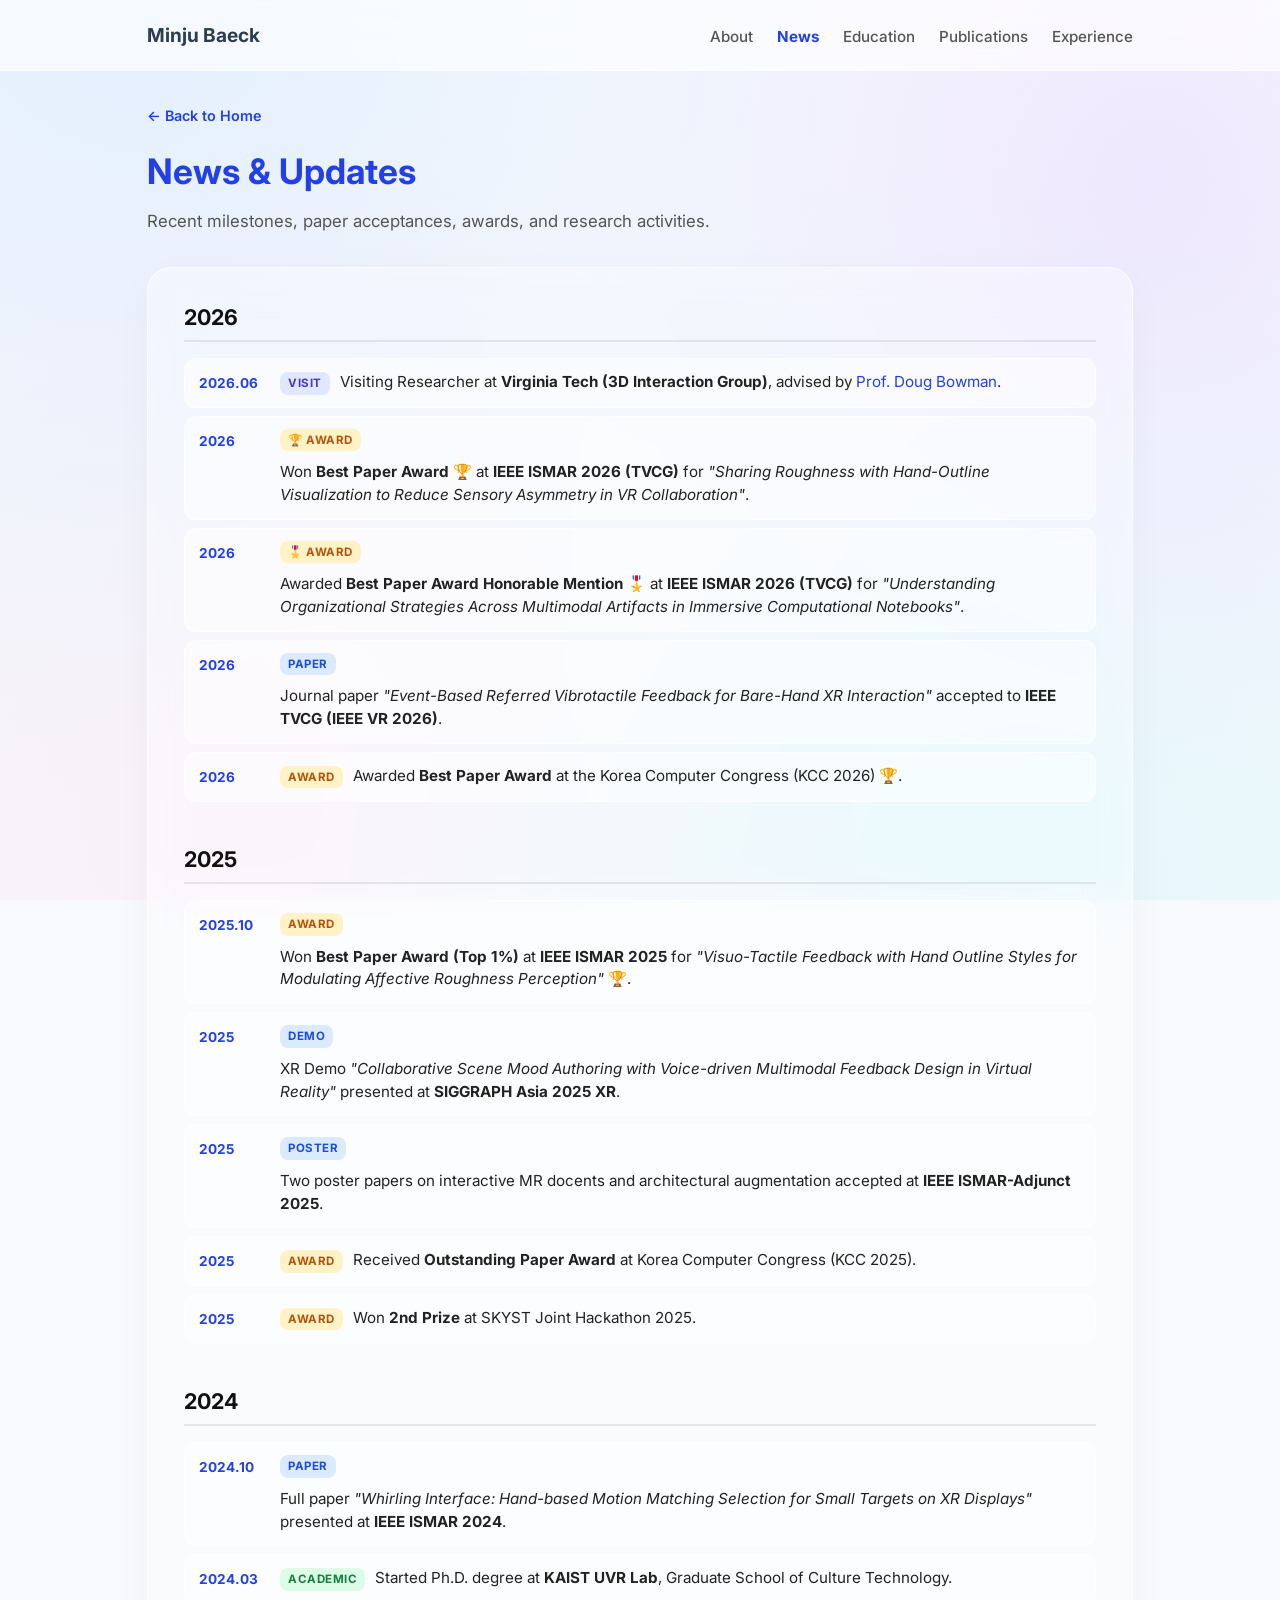
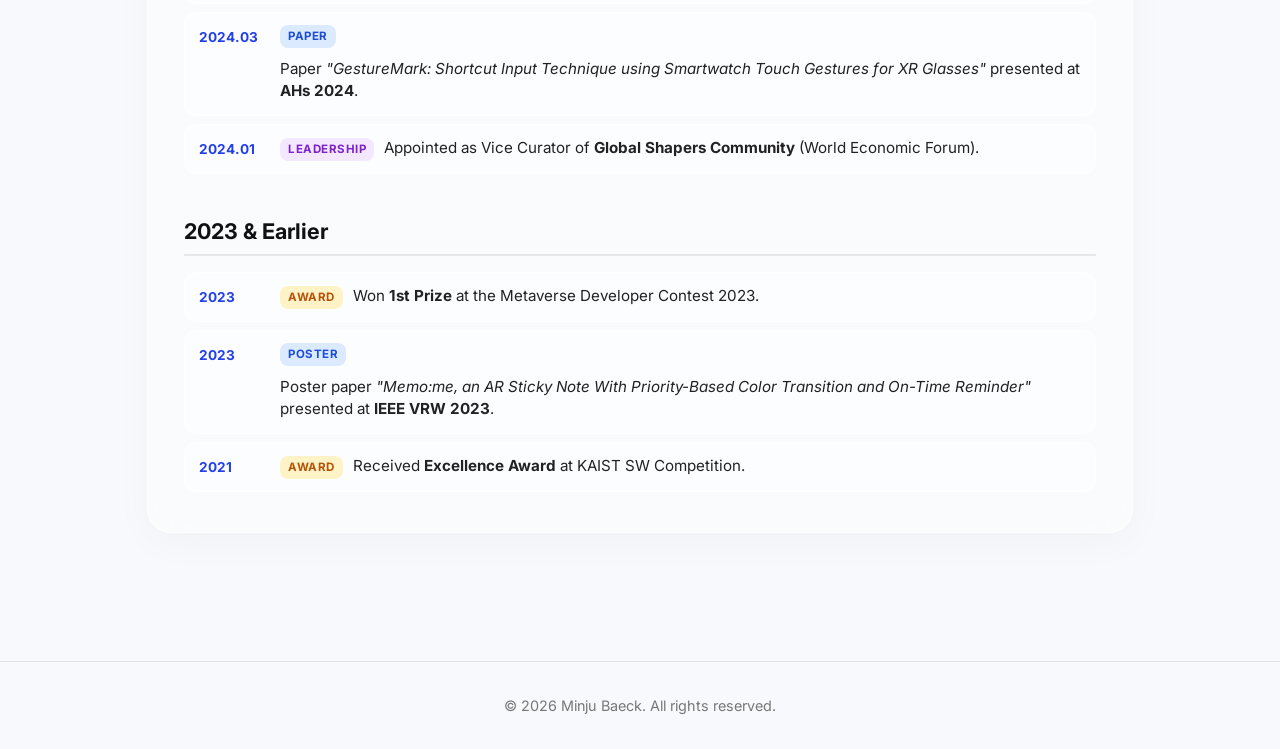
==== commit f2252d90: "Link professors Google Scholar, GSCT, UVR Lab, and Leadership organization URLs" ====
--- a/news.html
+++ b/news.html
@@ -41,7 +41,7 @@
                         <div class="news-card-date">2026.06</div>
                         <div class="news-card-content">
                             <span class="news-tag tag-visit">Visit</span>
-                            <p class="news-title">Visiting Researcher at <strong>Virginia Tech (3D Interaction Group)</strong>, advised by Prof. Doug Bowman.</p>
+                            <p class="news-title">Visiting Researcher at <strong>Virginia Tech (3D Interaction Group)</strong>, advised by <a href="https://scholar.google.com/citations?user=KXCqonwAAAAJ" target="_blank" rel="noopener noreferrer">Prof. Doug Bowman</a>.</p>
                         </div>
                     </div>
                     <div class="news-card">
--- a/style.css
+++ b/style.css
@@ -360,6 +360,8 @@
     margin-bottom: 3px;
     display: flex;
     align-items: center;
+    flex-wrap: wrap;
+    gap: 4px 0;
 }
 
 .pub-title {
@@ -1784,15 +1786,47 @@
 
 
 /* Award Badges for Publications */
-.badge-award-best {
-    background-color: #FEF3C7 !important;
+.badge-award-best,
+.badge-award-honorable {
+    background: transparent !important;
+    border: none !important;
+    padding: 0 !important;
     color: #B45309 !important;
-    border: 1px solid #FDE68A !important;
-}
-.badge-award-honorable {
-    background-color: #FEF3C7 !important;
-    color: #B45309 !important;
-    border: 1px solid #FDE68A !important;
+    font-size: 0.9rem !important;
+    font-weight: 400 !important;
+    margin-left: 8px;
+    line-height: 1.3;
+}
+
+.pub-award-highlight {
+    font-size: 0.95rem;
+    font-weight: 700;
+    color: #b45309;
+    margin: 4px 0 5px 0;
+    line-height: 1.4;
+    letter-spacing: 0.15px;
+}
+
+/* Subtle, refined external links for authors, advisors, labs & community */
+.pub-authors a,
+.stacked-detail a,
+.stacked-role a,
+.about-text em a,
+.compact-item-name a {
+    color: inherit;
+    text-decoration: underline;
+    text-decoration-color: #cbd5e1;
+    text-underline-offset: 2.5px;
+    transition: color 0.2s ease, text-decoration-color 0.2s ease;
+}
+
+.pub-authors a:hover,
+.stacked-detail a:hover,
+.stacked-role a:hover,
+.about-text em a:hover,
+.compact-item-name a:hover {
+    color: var(--accent-color);
+    text-decoration-color: var(--accent-color);
 }
 
 
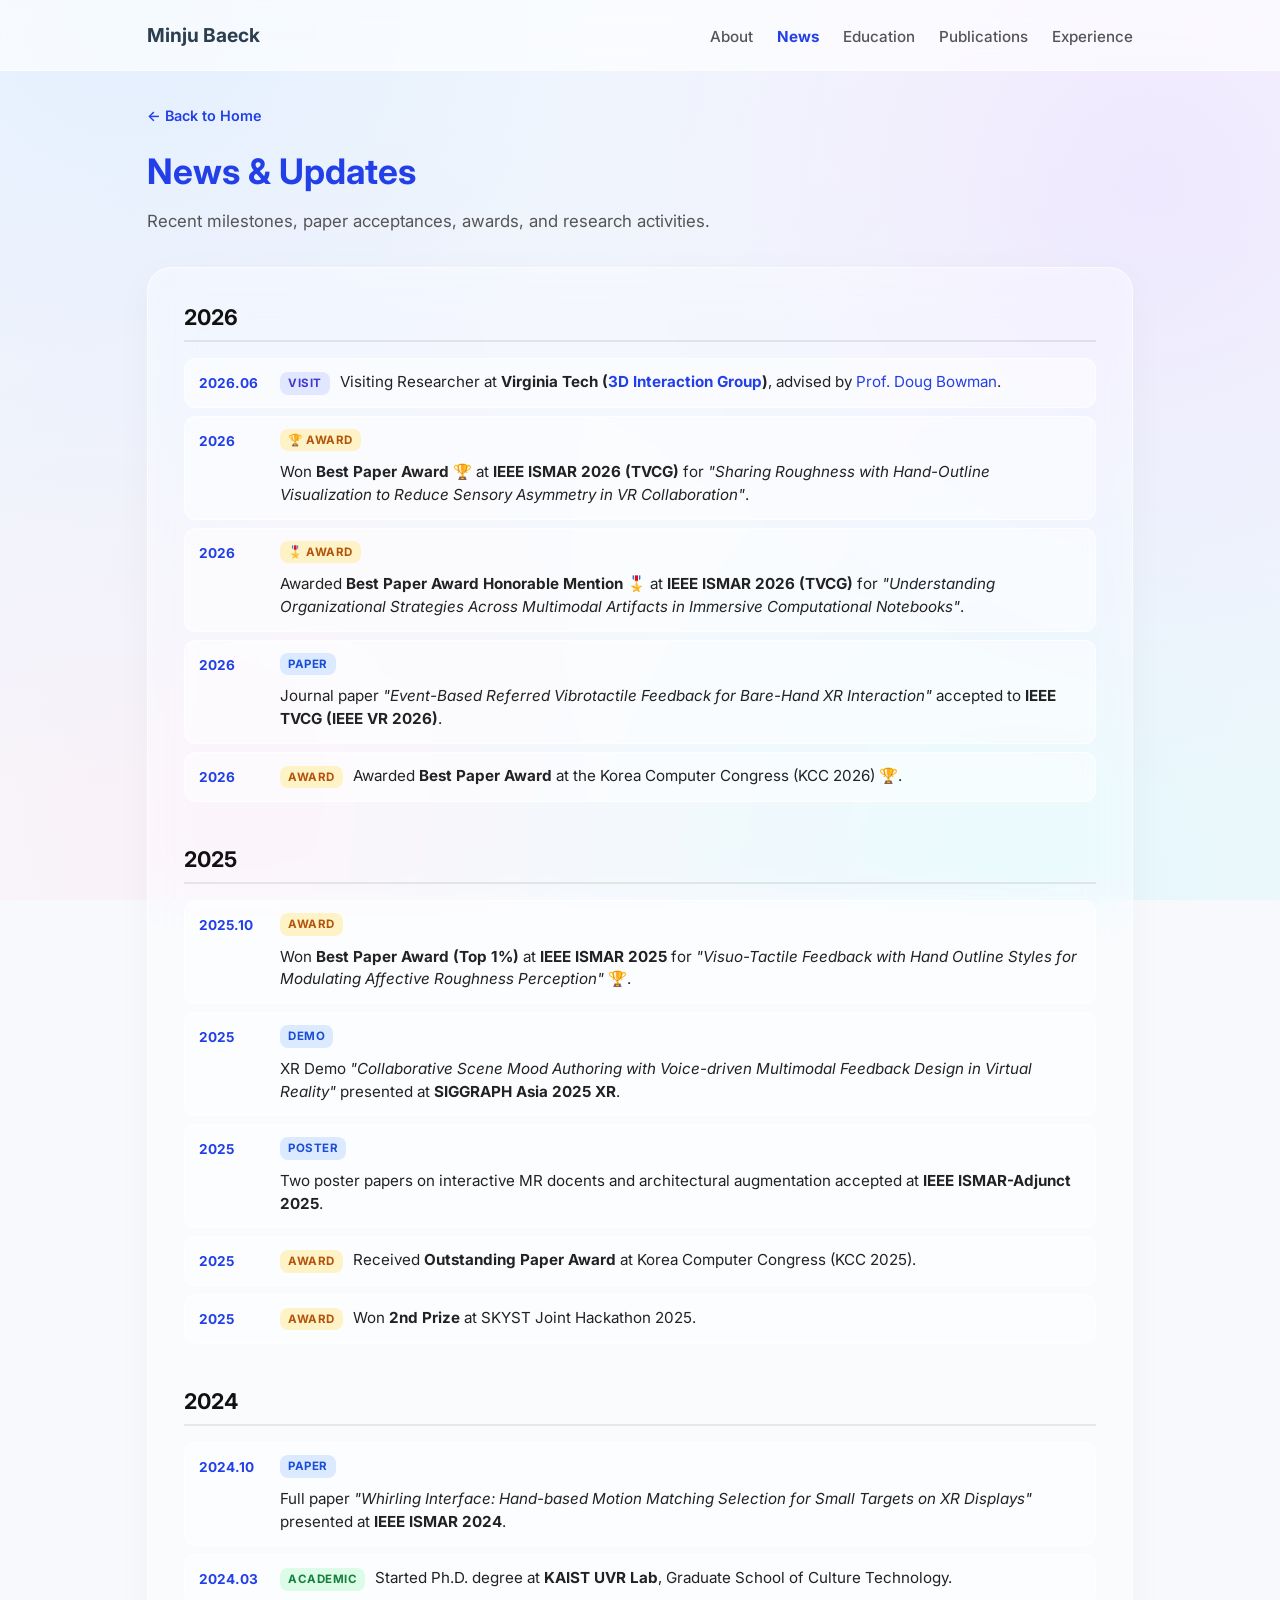
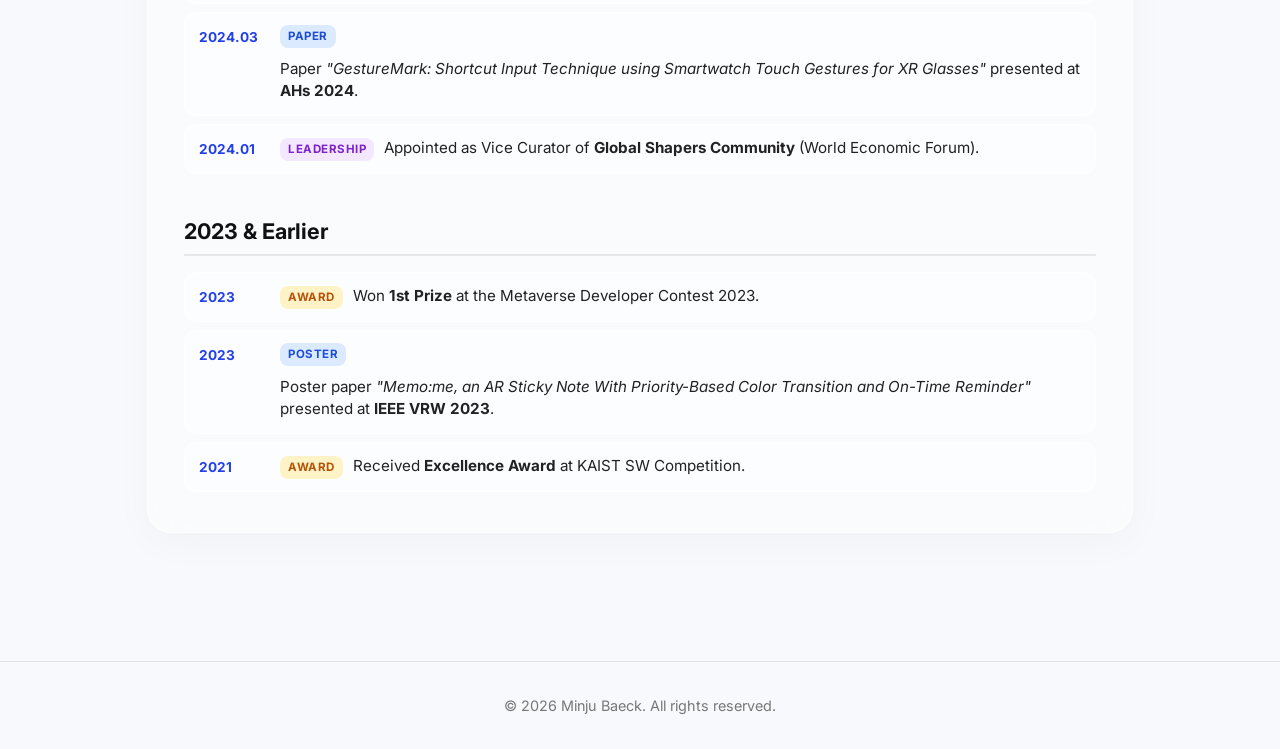
==== commit 2938117d: "Link research labs and organizations homepages: 3D Interaction Group, Expressive Computing Lab, HCIS" ====
--- a/news.html
+++ b/news.html
@@ -41,7 +41,7 @@
                         <div class="news-card-date">2026.06</div>
                         <div class="news-card-content">
                             <span class="news-tag tag-visit">Visit</span>
-                            <p class="news-title">Visiting Researcher at <strong>Virginia Tech (3D Interaction Group)</strong>, advised by <a href="https://scholar.google.com/citations?user=KXCqonwAAAAJ" target="_blank" rel="noopener noreferrer">Prof. Doug Bowman</a>.</p>
+                            <p class="news-title">Visiting Researcher at <strong>Virginia Tech (<a href="https://wordpress.cs.vt.edu/3digroup/" target="_blank" rel="noopener noreferrer">3D Interaction Group</a>)</strong>, advised by <a href="https://scholar.google.com/citations?user=KXCqonwAAAAJ" target="_blank" rel="noopener noreferrer">Prof. Doug Bowman</a>.</p>
                         </div>
                     </div>
                     <div class="news-card">
--- a/style.css
+++ b/style.css
@@ -1811,6 +1811,7 @@
 .pub-authors a,
 .stacked-detail a,
 .stacked-role a,
+.stacked-org a,
 .about-text em a,
 .compact-item-name a {
     color: inherit;
@@ -1823,6 +1824,7 @@
 .pub-authors a:hover,
 .stacked-detail a:hover,
 .stacked-role a:hover,
+.stacked-org a:hover,
 .about-text em a:hover,
 .compact-item-name a:hover {
     color: var(--accent-color);
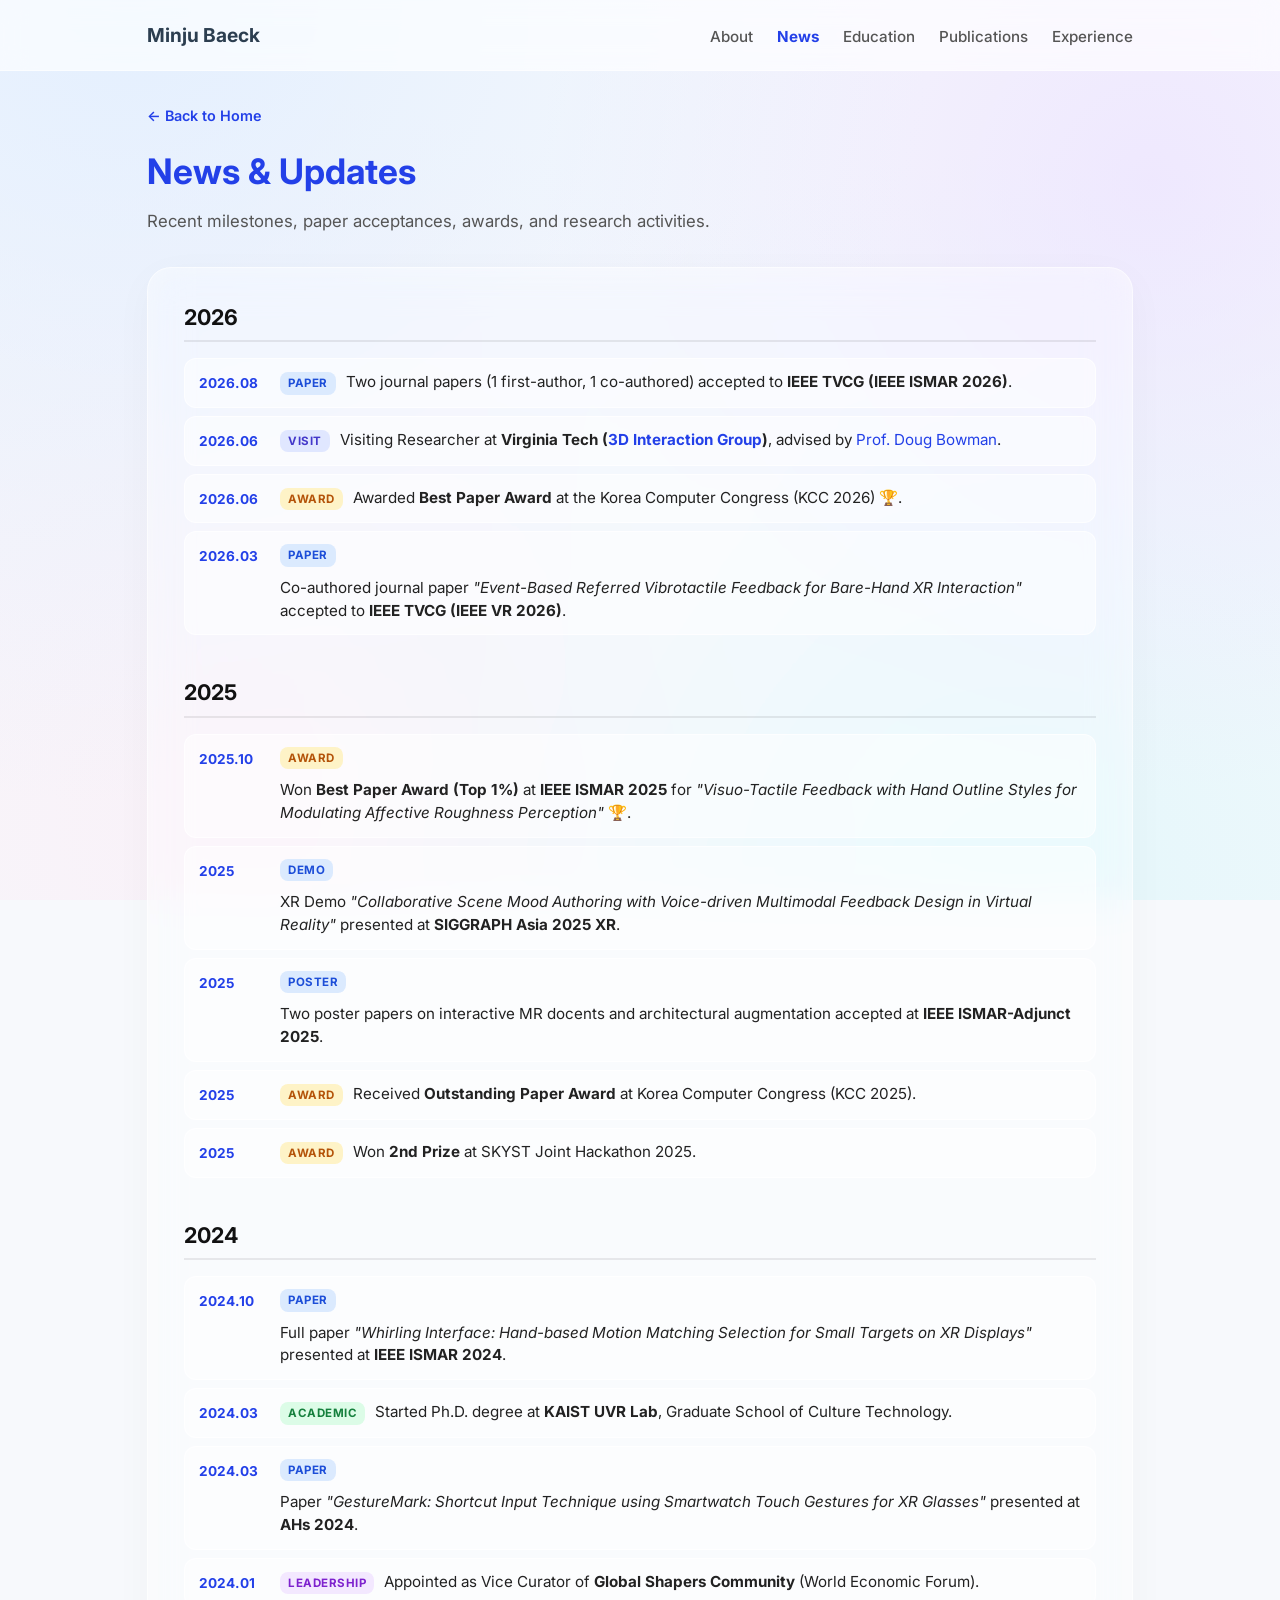
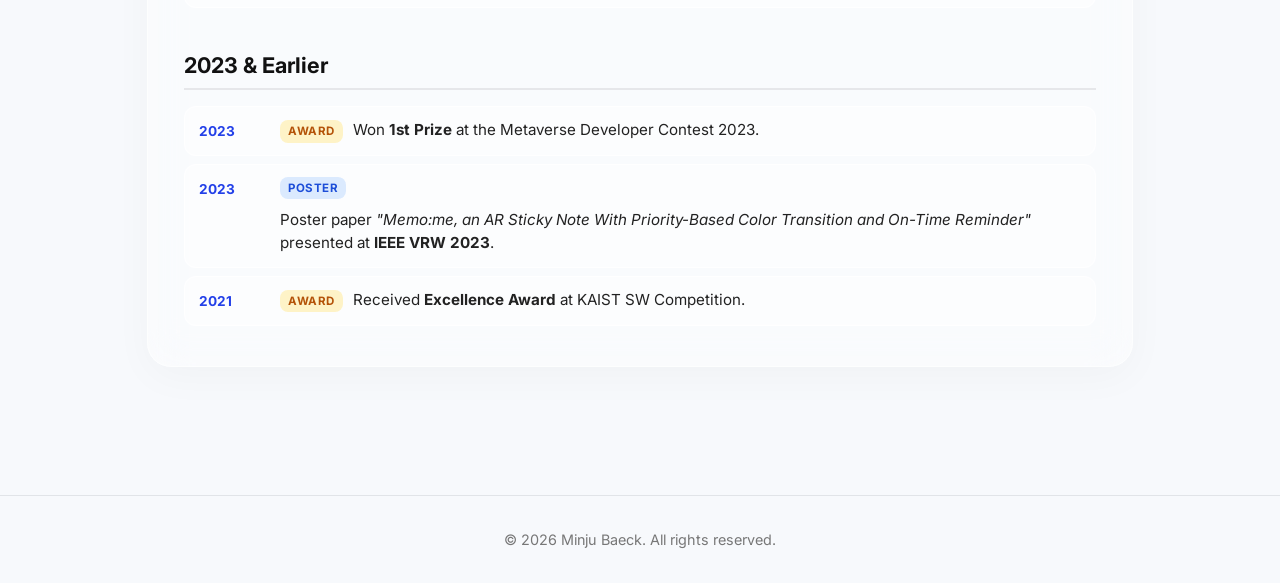
==== commit e971ce62: "Update News items: separate 2026.08 and 2026.03 TVCG paper acceptances and remove ISMAR 2026 award n" ====
--- a/news.html
+++ b/news.html
@@ -38,6 +38,13 @@
                 <h2 class="news-year-heading">2026</h2>
                 <div class="news-items-list">
                     <div class="news-card">
+                        <div class="news-card-date">2026.08</div>
+                        <div class="news-card-content">
+                            <span class="news-tag tag-paper">Paper</span>
+                            <p class="news-title">Two journal papers (1 first-author, 1 co-authored) accepted to <strong>IEEE TVCG (IEEE ISMAR 2026)</strong>.</p>
+                        </div>
+                    </div>
+                    <div class="news-card">
                         <div class="news-card-date">2026.06</div>
                         <div class="news-card-content">
                             <span class="news-tag tag-visit">Visit</span>
@@ -45,31 +52,17 @@
                         </div>
                     </div>
                     <div class="news-card">
-                        <div class="news-card-date">2026</div>
+                        <div class="news-card-date">2026.06</div>
                         <div class="news-card-content">
-                            <span class="news-tag tag-award">🏆 Award</span>
-                            <p class="news-title">Won <strong>Best Paper Award 🏆</strong> at <strong>IEEE ISMAR 2026 (TVCG)</strong> for <em>"Sharing Roughness with Hand-Outline Visualization to Reduce Sensory Asymmetry in VR Collaboration"</em>.</p>
+                            <span class="news-tag tag-award">Award</span>
+                            <p class="news-title">Awarded <strong>Best Paper Award</strong> at the Korea Computer Congress (KCC 2026) 🏆.</p>
                         </div>
                     </div>
                     <div class="news-card">
-                        <div class="news-card-date">2026</div>
-                        <div class="news-card-content">
-                            <span class="news-tag tag-award">🎖️ Award</span>
-                            <p class="news-title">Awarded <strong>Best Paper Award Honorable Mention 🎖️</strong> at <strong>IEEE ISMAR 2026 (TVCG)</strong> for <em>"Understanding Organizational Strategies Across Multimodal Artifacts in Immersive Computational Notebooks"</em>.</p>
-                        </div>
-                    </div>
-                    <div class="news-card">
-                        <div class="news-card-date">2026</div>
+                        <div class="news-card-date">2026.03</div>
                         <div class="news-card-content">
                             <span class="news-tag tag-paper">Paper</span>
-                            <p class="news-title">Journal paper <em>"Event-Based Referred Vibrotactile Feedback for Bare-Hand XR Interaction"</em> accepted to <strong>IEEE TVCG (IEEE VR 2026)</strong>.</p>
-                        </div>
-                    </div>
-                    <div class="news-card">
-                        <div class="news-card-date">2026</div>
-                        <div class="news-card-content">
-                            <span class="news-tag tag-award">Award</span>
-                            <p class="news-title">Awarded <strong>Best Paper Award</strong> at the Korea Computer Congress (KCC 2026) 🏆.</p>
+                            <p class="news-title">Co-authored journal paper <em>"Event-Based Referred Vibrotactile Feedback for Bare-Hand XR Interaction"</em> accepted to <strong>IEEE TVCG (IEEE VR 2026)</strong>.</p>
                         </div>
                     </div>
                 </div>
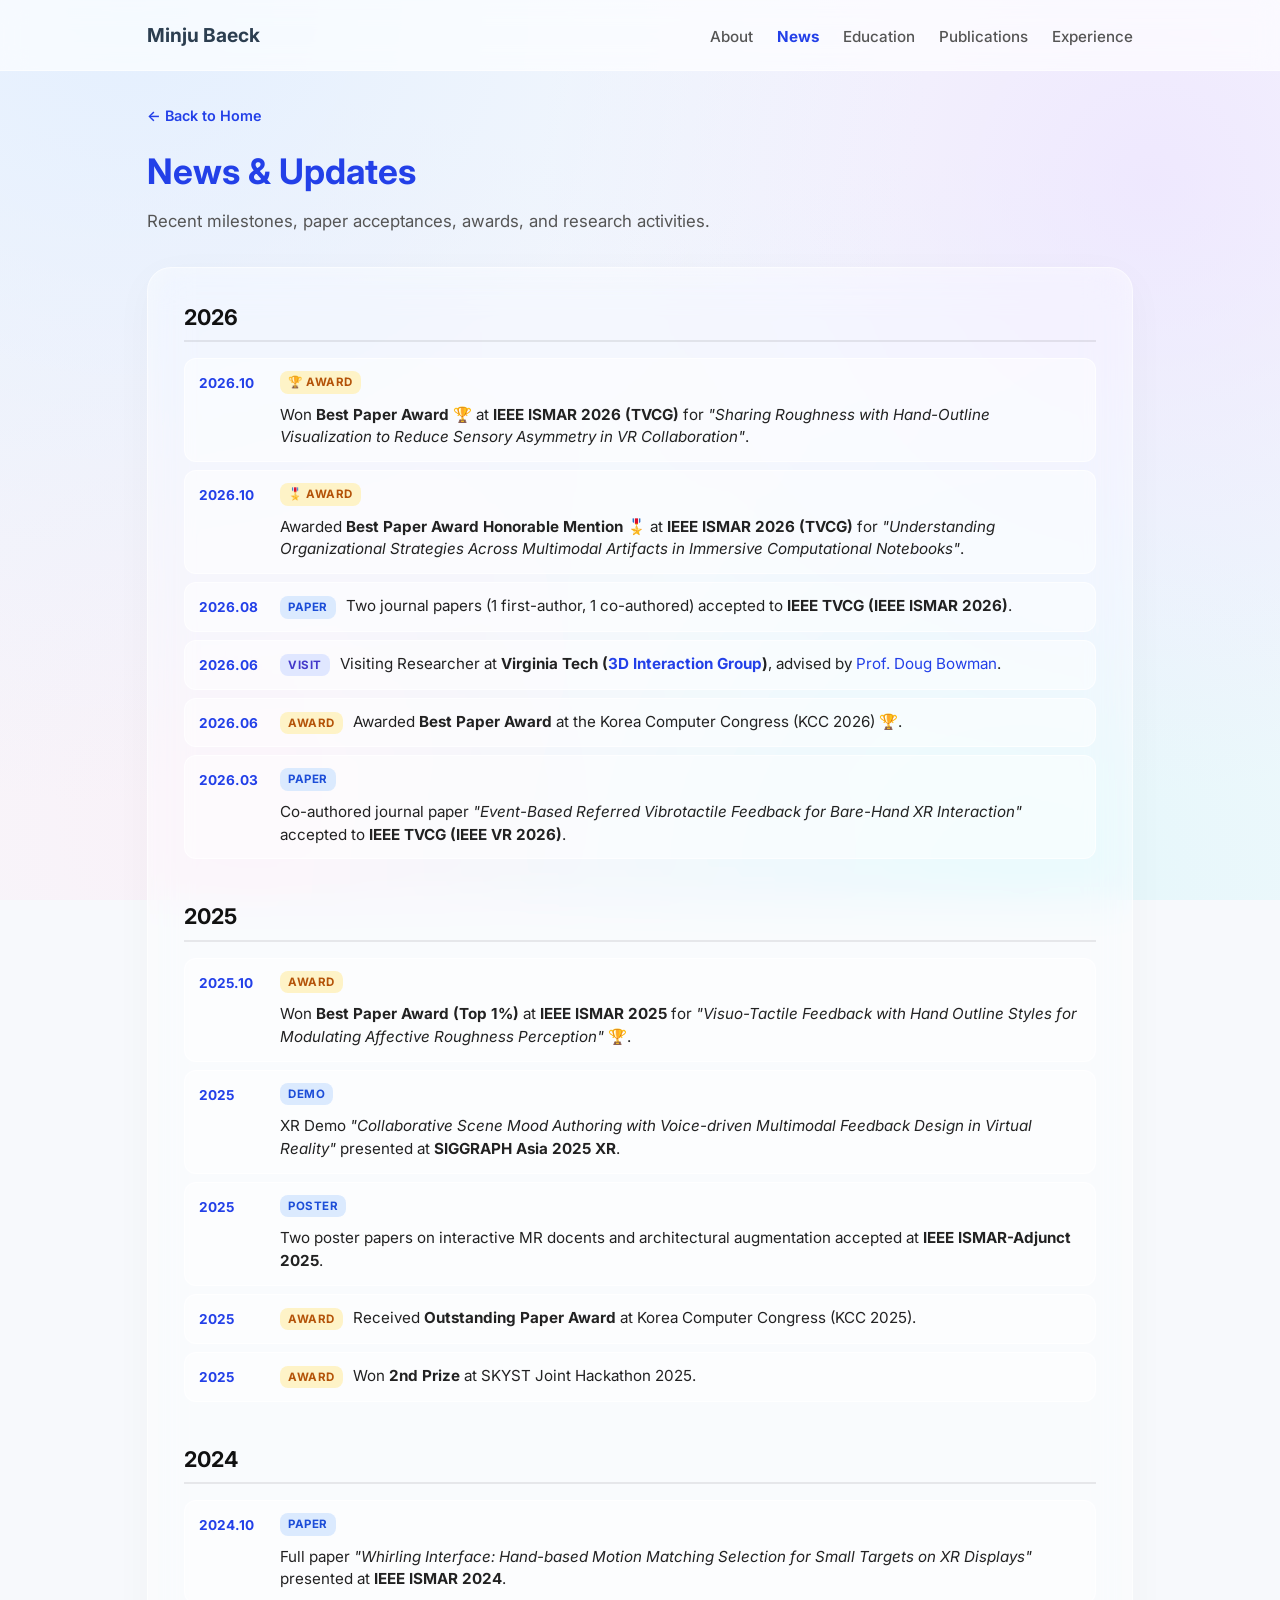
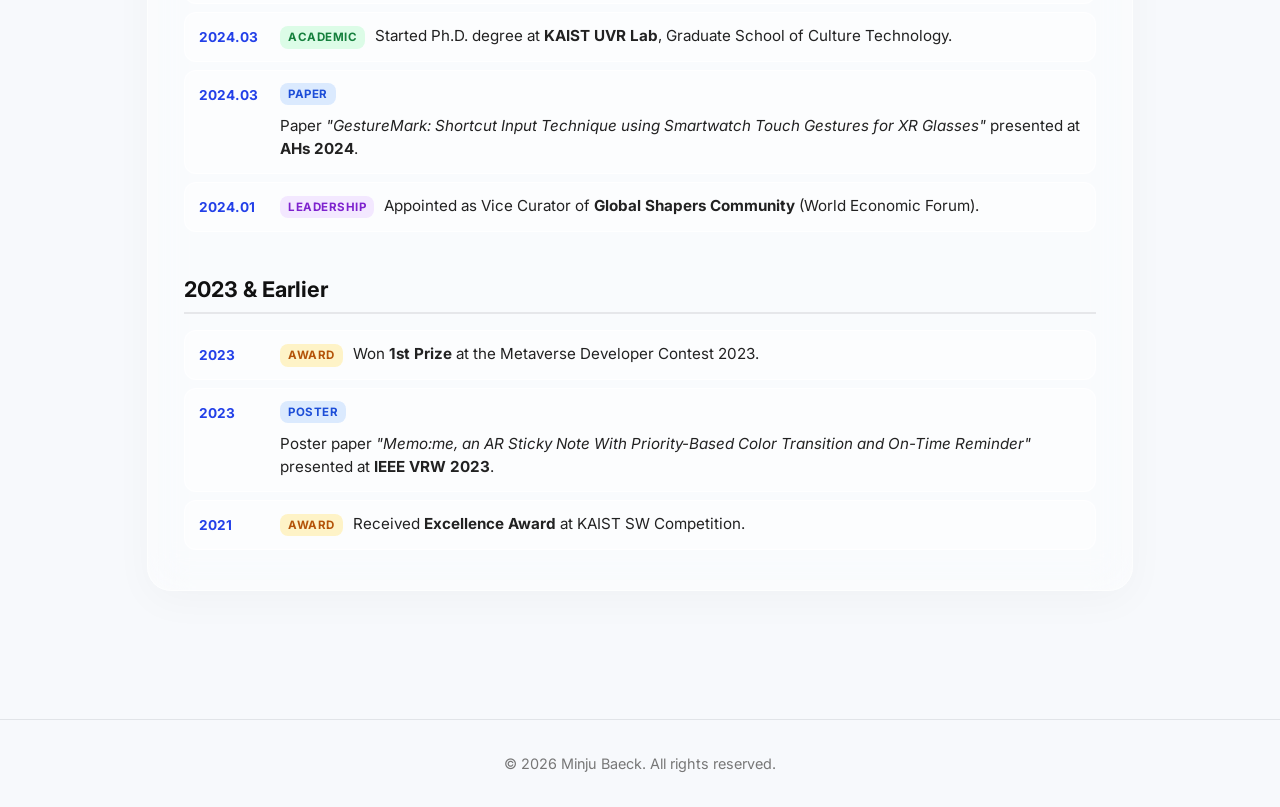
==== commit 853d9f1b: "Add 2026.10 ISMAR Best Paper and Honorable Mention awards to News" ====
--- a/news.html
+++ b/news.html
@@ -37,6 +37,20 @@
             <div class="news-year-group">
                 <h2 class="news-year-heading">2026</h2>
                 <div class="news-items-list">
+                    <div class="news-card">
+                        <div class="news-card-date">2026.10</div>
+                        <div class="news-card-content">
+                            <span class="news-tag tag-award">🏆 Award</span>
+                            <p class="news-title">Won <strong>Best Paper Award 🏆</strong> at <strong>IEEE ISMAR 2026 (TVCG)</strong> for <em>"Sharing Roughness with Hand-Outline Visualization to Reduce Sensory Asymmetry in VR Collaboration"</em>.</p>
+                        </div>
+                    </div>
+                    <div class="news-card">
+                        <div class="news-card-date">2026.10</div>
+                        <div class="news-card-content">
+                            <span class="news-tag tag-award">🎖️ Award</span>
+                            <p class="news-title">Awarded <strong>Best Paper Award Honorable Mention 🎖️</strong> at <strong>IEEE ISMAR 2026 (TVCG)</strong> for <em>"Understanding Organizational Strategies Across Multimodal Artifacts in Immersive Computational Notebooks"</em>.</p>
+                        </div>
+                    </div>
                     <div class="news-card">
                         <div class="news-card-date">2026.08</div>
                         <div class="news-card-content">
